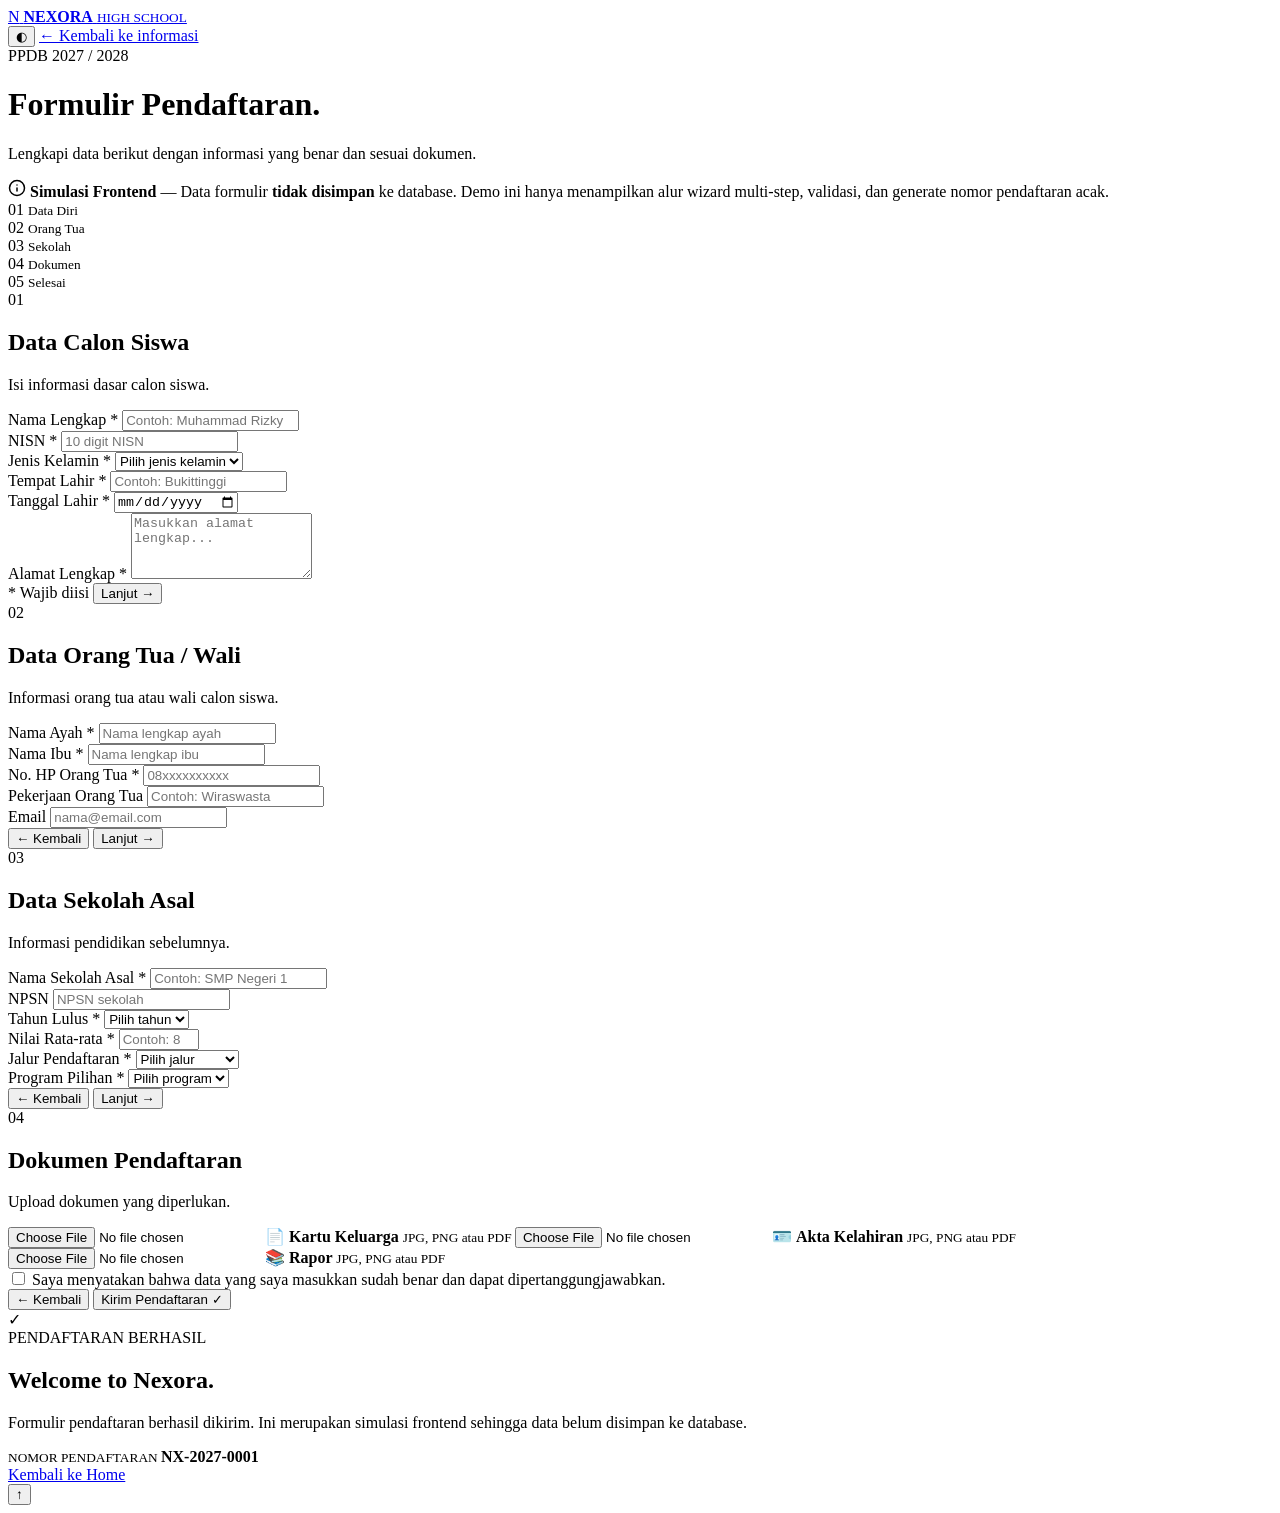
==== form.html @ 9a9354a2 "Add files via upload" ====
<!DOCTYPE html>
<html lang="id">

<head>

    <meta charset="UTF-8">

    <meta name="viewport"
          content="width=device-width, initial-scale=1.0">

    <title>Form Pendaftaran | Nexora High School</title>

    <meta name="theme-color" content="#343A40">

    <script>
    localStorage.getItem("nexora-theme")==="dark"&&document.documentElement.classList.add("dark");
    </script>

    <link rel="preconnect"
          href="https://fonts.googleapis.com">

    <link rel="preconnect"
          href="https://fonts.gstatic.com"
          crossorigin>

    <link href="https://fonts.googleapis.com/css2?family=DM+Sans:wght@400;500;600;700&family=Plus+Jakarta+Sans:wght@500;600;700;800&display=swap"
          rel="stylesheet">

    <link rel="stylesheet"
          href="css/style.css">

</head>


<body class="form-page">

<div class="scroll-progress" aria-hidden="true"><div id="scrollProgress"></div></div>


<header class="navbar">

    <div class="container nav-container">

        <a href="index.html" class="logo">

            <span class="logo-icon">N</span>

            <span>

                <strong>NEXORA</strong>

                <small>HIGH SCHOOL</small>

            </span>

        </a>


        <div class="nav-actions">

            <button class="theme-toggle"
                    id="themeToggle" aria-label="Toggle dark mode">

                ◐

            </button>

            <a href="pendaftaran.html"
               class="back-link">

                ← Kembali ke informasi

            </a>

        </div>

    </div>

</header>


<main class="form-main">


<div class="container">


<div class="form-header reveal">

    <span class="section-label">
        PPDB 2027 / 2028
    </span>

    <h1>
        Formulir
        <span>Pendaftaran.</span>
    </h1>

    <p>
        Lengkapi data berikut dengan informasi
        yang benar dan sesuai dokumen.
    </p>

</div>


<div class="form-notice reveal" role="alert">
    <svg width="18" height="18" viewBox="0 0 24 24" fill="none" stroke="currentColor" stroke-width="2" stroke-linecap="round" stroke-linejoin="round"><circle cx="12" cy="12" r="10"></circle><line x1="12" y1="16" x2="12" y2="12"></line><line x1="12" y1="8" x2="12.01" y2="8"></line></svg>
    <span>
        <strong>Simulasi Frontend</strong> — Data formulir <strong>tidak disimpan</strong> ke database. 
        Demo ini hanya menampilkan alur wizard multi-step, validasi, dan generate nomor pendaftaran acak.
    </span>
</div>


<!-- PROGRESS -->

<div class="form-progress">

    <div class="progress-line">

        <div id="progressBar"></div>

    </div>


    <div class="progress-step active">

        <span>01</span>

        <small>Data Diri</small>

    </div>


    <div class="progress-step">

        <span>02</span>

        <small>Orang Tua</small>

    </div>


    <div class="progress-step">

        <span>03</span>

        <small>Sekolah</small>

    </div>


    <div class="progress-step">

        <span>04</span>

        <small>Dokumen</small>

    </div>


    <div class="progress-step">

        <span>05</span>

        <small>Selesai</small>

    </div>

</div>


<!-- FORM -->

<form id="registrationForm"
      class="registration-form">


<!-- STEP 1 -->

<section class="form-step active">

    <div class="form-card">

        <div class="form-card-heading">

            <span>01</span>

            <div>

                <h2>
                    Data Calon Siswa
                </h2>

                <p>
                    Isi informasi dasar calon siswa.
                </p>

            </div>

        </div>


        <div class="form-grid">


            <div class="input-group full">

                <label>
                    Nama Lengkap
                    <span>*</span>
                </label>

                <input
                    type="text"
                    name="nama"
                    placeholder="Contoh: Muhammad Rizky"
                    required>

            </div>


            <div class="input-group">

                <label>
                    NISN
                    <span>*</span>
                </label>

                <input
                    type="text"
                    name="nisn"
                    placeholder="10 digit NISN"
                    maxlength="10"
                    required>

            </div>


            <div class="input-group">

                <label>
                    Jenis Kelamin
                    <span>*</span>
                </label>

                <select name="gender" required>

                    <option value="">
                        Pilih jenis kelamin
                    </option>

                    <option value="Laki-laki">
                        Laki-laki
                    </option>

                    <option value="Perempuan">
                        Perempuan
                    </option>

                </select>

            </div>


            <div class="input-group">

                <label>
                    Tempat Lahir
                    <span>*</span>
                </label>

                <input
                    type="text"
                    name="tempat_lahir"
                    placeholder="Contoh: Bukittinggi"
                    required>

            </div>


            <div class="input-group">

                <label>
                    Tanggal Lahir
                    <span>*</span>
                </label>

                <input
                    type="date"
                    name="tanggal_lahir"
                    required>

            </div>


            <div class="input-group full">

                <label>
                    Alamat Lengkap
                    <span>*</span>
                </label>

                <textarea
                    name="alamat"
                    rows="4"
                    placeholder="Masukkan alamat lengkap..."
                    required></textarea>

            </div>


        </div>

    </div>


    <div class="form-navigation">

        <span>
            * Wajib diisi
        </span>

        <button type="button"
                class="btn btn-primary next-btn">

            Lanjut →

        </button>

    </div>

</section>


<!-- STEP 2 -->

<section class="form-step">

    <div class="form-card">

        <div class="form-card-heading">

            <span>02</span>

            <div>

                <h2>
                    Data Orang Tua / Wali
                </h2>

                <p>
                    Informasi orang tua atau wali calon siswa.
                </p>

            </div>

        </div>


        <div class="form-grid">


            <div class="input-group">

                <label>
                    Nama Ayah
                    <span>*</span>
                </label>

                <input
                    type="text"
                    name="ayah"
                    placeholder="Nama lengkap ayah"
                    required>

            </div>


            <div class="input-group">

                <label>
                    Nama Ibu
                    <span>*</span>
                </label>

                <input
                    type="text"
                    name="ibu"
                    placeholder="Nama lengkap ibu"
                    required>

            </div>


            <div class="input-group">

                <label>
                    No. HP Orang Tua
                    <span>*</span>
                </label>

                <input
                    type="tel"
                    name="phone"
                    placeholder="08xxxxxxxxxx"
                    required>

            </div>


            <div class="input-group">

                <label>
                    Pekerjaan Orang Tua
                </label>

                <input
                    type="text"
                    name="pekerjaan"
                    placeholder="Contoh: Wiraswasta">

            </div>


            <div class="input-group full">

                <label>
                    Email
                </label>

                <input
                    type="email"
                    name="email"
                    placeholder="nama@email.com">

            </div>


        </div>

    </div>


    <div class="form-navigation">

        <button type="button"
                class="btn btn-secondary prev-btn">

            ← Kembali

        </button>

        <button type="button"
                class="btn btn-primary next-btn">

            Lanjut →

        </button>

    </div>

</section>


<!-- STEP 3 -->

<section class="form-step">

    <div class="form-card">

        <div class="form-card-heading">

            <span>03</span>

            <div>

                <h2>
                    Data Sekolah Asal
                </h2>

                <p>
                    Informasi pendidikan sebelumnya.
                </p>

            </div>

        </div>


        <div class="form-grid">


            <div class="input-group full">

                <label>
                    Nama Sekolah Asal
                    <span>*</span>
                </label>

                <input
                    type="text"
                    name="sekolah"
                    placeholder="Contoh: SMP Negeri 1"
                    required>

            </div>


            <div class="input-group">

                <label>
                    NPSN
                </label>

                <input
                    type="text"
                    name="npsn"
                    placeholder="NPSN sekolah">

            </div>


            <div class="input-group">

                <label>
                    Tahun Lulus
                    <span>*</span>
                </label>

                <select name="tahun" required>

                    <option value="">
                        Pilih tahun
                    </option>

                    <option value="2027">
                        2027
                    </option>

                    <option value="2026">
                        2026
                    </option>

                </select>

            </div>


            <div class="input-group">

                <label>
                    Nilai Rata-rata
                    <span>*</span>
                </label>

                <input
                    type="number"
                    name="nilai"
                    min="0"
                    max="100"
                    step="0.01"
                    placeholder="Contoh: 88.50"
                    required>

            </div>


            <div class="input-group">

                <label>
                    Jalur Pendaftaran
                    <span>*</span>
                </label>

                <select name="jalur" required>

                    <option value="">
                        Pilih jalur
                    </option>

                    <option value="Prestasi">
                        Jalur Prestasi
                    </option>

                    <option value="Reguler">
                        Jalur Reguler
                    </option>

                    <option value="Afirmasi">
                        Jalur Afirmasi
                    </option>

                </select>

            </div>


            <div class="input-group full">

                <label>
                    Program Pilihan
                    <span>*</span>
                </label>

                <select name="program" required>

                    <option value="">
                        Pilih program
                    </option>

                    <option value="Science">
                        Science
                    </option>

                    <option value="Social">
                        Social
                    </option>

                    <option value="Technology">
                        Technology
                    </option>

                    <option value="Global Class">
                        Global Class
                    </option>

                </select>

            </div>


        </div>

    </div>


    <div class="form-navigation">

        <button type="button"
                class="btn btn-secondary prev-btn">

            ← Kembali

        </button>

        <button type="button"
                class="btn btn-primary next-btn">

            Lanjut →

        </button>

    </div>

</section>


<!-- STEP 4 -->

<section class="form-step">

    <div class="form-card">

        <div class="form-card-heading">

            <span>04</span>

            <div>

                <h2>
                    Dokumen Pendaftaran
                </h2>

                <p>
                    Upload dokumen yang diperlukan.
                </p>

            </div>

        </div>


        <div class="upload-grid">


            <label class="upload-box">

                <input
                    type="file"
                    name="kk"
                    accept=".jpg,.jpeg,.png,.pdf"
                    required>

                <span class="upload-icon">
                    📄
                </span>

                <strong>
                    Kartu Keluarga
                </strong>

                <small>
                    JPG, PNG atau PDF
                </small>

            </label>


            <label class="upload-box">

                <input
                    type="file"
                    name="akta"
                    accept=".jpg,.jpeg,.png,.pdf"
                    required>

                <span class="upload-icon">
                    🪪
                </span>

                <strong>
                    Akta Kelahiran
                </strong>

                <small>
                    JPG, PNG atau PDF
                </small>

            </label>


            <label class="upload-box">

                <input
                    type="file"
                    name="rapor"
                    accept=".jpg,.jpeg,.png,.pdf"
                    required>

                <span class="upload-icon">
                    📚
                </span>

                <strong>
                    Rapor
                </strong>

                <small>
                    JPG, PNG atau PDF
                </small>

            </label>


        </div>


        <div class="confirmation">

            <label>

                <input
                    type="checkbox"
                    name="agreement"
                    required>

                <span>
                    Saya menyatakan bahwa data yang saya
                    masukkan sudah benar dan dapat
                    dipertanggungjawabkan.
                </span>

            </label>

        </div>

    </div>


    <div class="form-navigation">

        <button type="button"
                class="btn btn-secondary prev-btn">

            ← Kembali

        </button>

        <button type="submit"
                class="btn btn-primary">

            Kirim Pendaftaran ✓

        </button>

    </div>

</section>


<!-- SUCCESS -->

<section class="form-step success-step">

    <div class="success-card">

        <div class="success-icon">
            ✓
        </div>

        <span class="section-label">
            PENDAFTARAN BERHASIL
        </span>

        <h2>
            Welcome to
            <span>Nexora.</span>
        </h2>

        <p>
            Formulir pendaftaran berhasil dikirim.
            Ini merupakan simulasi frontend sehingga
            data belum disimpan ke database.
        </p>

        <div class="registration-number">

            <small>
                NOMOR PENDAFTARAN
            </small>

            <strong id="registrationNumber">
                NX-2027-0001
            </strong>

        </div>

        <a href="index.html"
           class="btn btn-primary">

            Kembali ke Home

        </a>

    </div>

</section>


</form>

</div>

</main>

<button class="back-to-top" id="backToTop" aria-label="Back to top">↑</button>

<script src="js/script.js"></script>

</body>
</html>
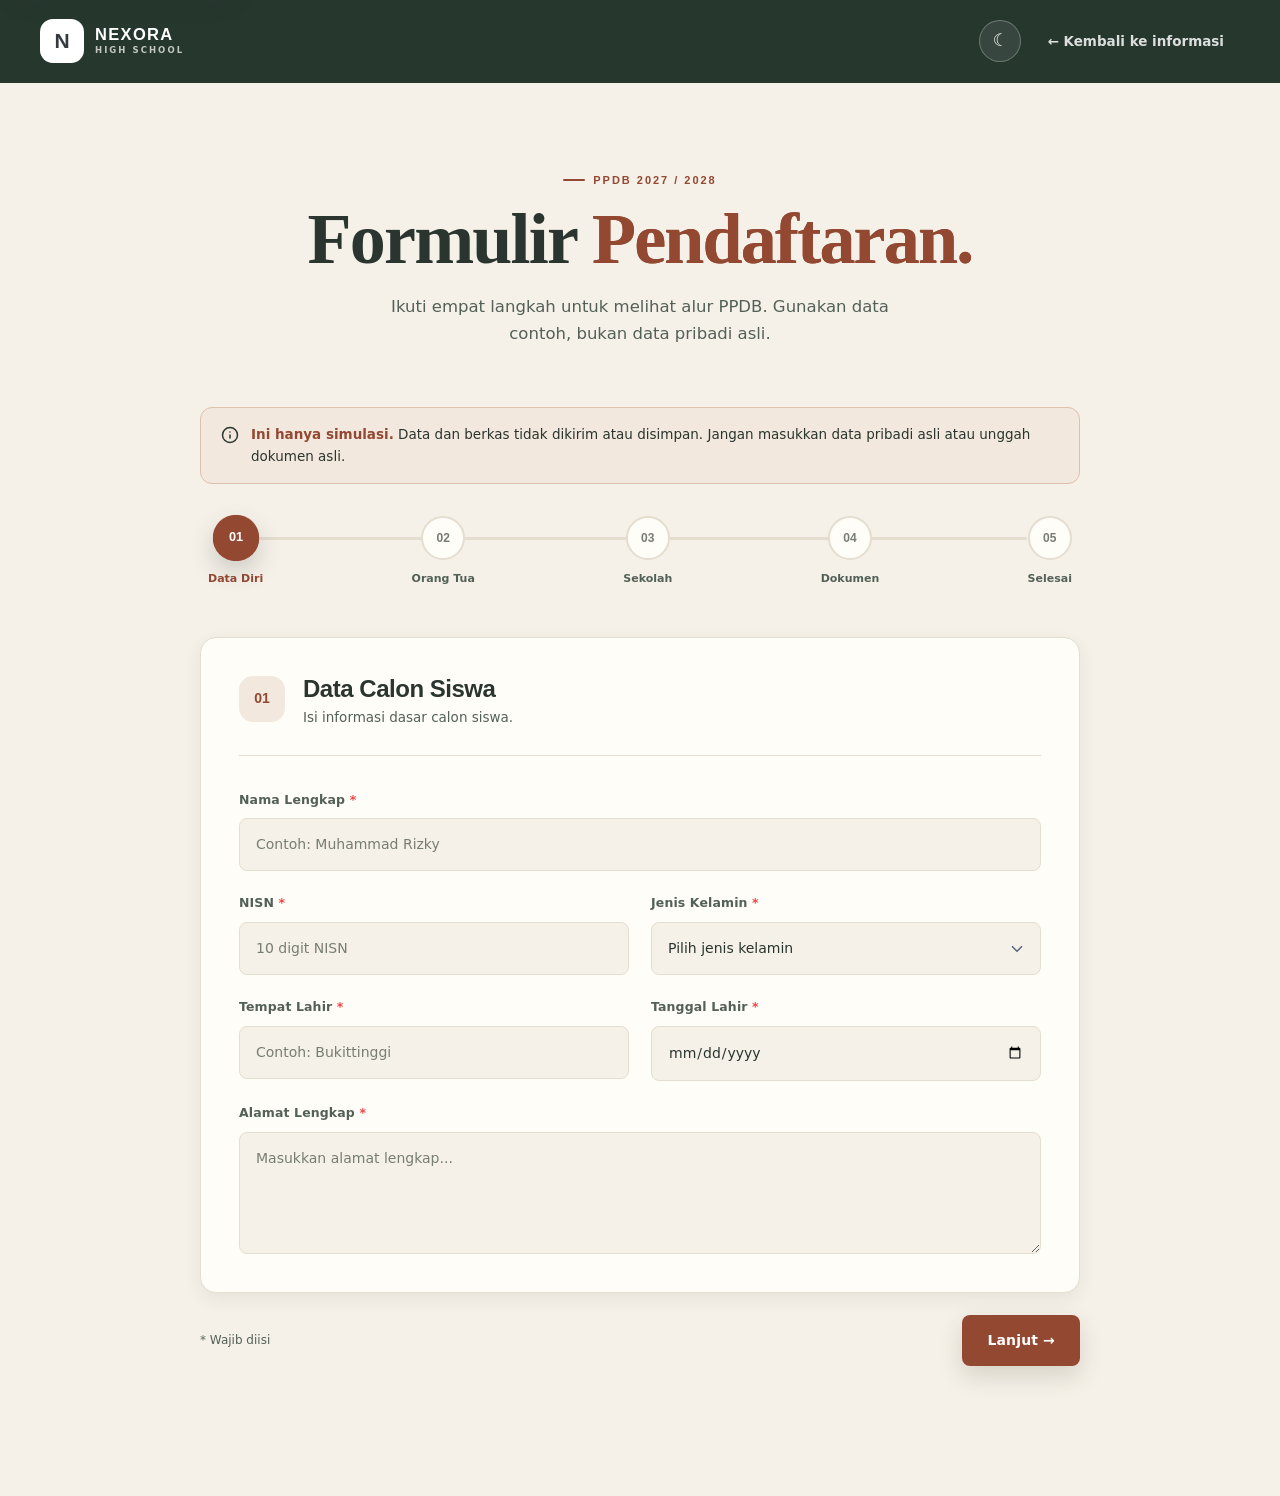
==== commit 514d4dff: "Initial commit" ====
--- a/form.html
+++ b/form.html
@@ -9,13 +9,18 @@
           content="width=device-width, initial-scale=1.0">
 
     <title>Form Pendaftaran | Nexora High School</title>
-
-    <meta name="theme-color" content="#343A40">
+    <meta name="description" content="Formulir pendaftaran siswa baru Nexora High School untuk PPDB 2027/2028.">
+
+    <meta name="theme-color" content="#102A43">
 
     <script>
     localStorage.getItem("nexora-theme")==="dark"&&document.documentElement.classList.add("dark");
     </script>
 
+    <link rel="icon" type="image/svg+xml" href="favicon.svg">
+    <link rel="apple-touch-icon" href="apple-touch-icon.png">
+    <link rel="manifest" href="manifest.json">
+
     <link rel="preconnect"
           href="https://fonts.googleapis.com">
 
@@ -35,9 +40,10 @@
 <body class="form-page">
 
 <div class="scroll-progress" aria-hidden="true"><div id="scrollProgress"></div></div>
-
-
-<header class="navbar">
+<a class="skip-link" href="#main-content">Lewati ke konten utama</a>
+
+
+<header class="navbar" id="navbar">
 
     <div class="container nav-container">
 
@@ -58,8 +64,8 @@
 
         <div class="nav-actions">
 
-            <button class="theme-toggle"
-                    id="themeToggle" aria-label="Toggle dark mode">
+            <button type="button" class="theme-toggle"
+                    id="themeToggle" aria-label="Aktifkan tema gelap" title="Ganti tema">
 
                 ◐
 
@@ -79,7 +85,7 @@
 </header>
 
 
-<main class="form-main">
+<main class="form-main" id="main-content">
 
 
 <div class="container">
@@ -97,25 +103,25 @@
     </h1>
 
     <p>
-        Lengkapi data berikut dengan informasi
-        yang benar dan sesuai dokumen.
+        Ikuti empat langkah untuk melihat alur PPDB.
+        Gunakan data contoh, bukan data pribadi asli.
     </p>
 
 </div>
 
 
-<div class="form-notice reveal" role="alert">
+<div class="form-notice reveal" role="note">
     <svg width="18" height="18" viewBox="0 0 24 24" fill="none" stroke="currentColor" stroke-width="2" stroke-linecap="round" stroke-linejoin="round"><circle cx="12" cy="12" r="10"></circle><line x1="12" y1="16" x2="12" y2="12"></line><line x1="12" y1="8" x2="12.01" y2="8"></line></svg>
     <span>
-        <strong>Simulasi Frontend</strong> — Data formulir <strong>tidak disimpan</strong> ke database. 
-        Demo ini hanya menampilkan alur wizard multi-step, validasi, dan generate nomor pendaftaran acak.
+        <strong>Ini hanya simulasi.</strong> Data dan berkas tidak dikirim atau disimpan.
+        Jangan masukkan data pribadi asli atau unggah dokumen asli.
     </span>
 </div>
 
 
 <!-- PROGRESS -->
 
-<div class="form-progress">
+<div class="form-progress" role="group" aria-label="Tahapan simulasi pendaftaran">
 
     <div class="progress-line">
 
@@ -124,7 +130,7 @@
     </div>
 
 
-    <div class="progress-step active">
+    <div class="progress-step active" aria-current="step">
 
         <span>01</span>
 
@@ -174,12 +180,14 @@
 <!-- FORM -->
 
 <form id="registrationForm"
-      class="registration-form">
+      class="registration-form"
+      autocomplete="off"
+      novalidate>
 
 
 <!-- STEP 1 -->
 
-<section class="form-step active">
+<section class="form-step active" aria-hidden="false">
 
     <div class="form-card">
 
@@ -189,7 +197,7 @@
 
             <div>
 
-                <h2>
+                <h2 tabindex="-1">
                     Data Calon Siswa
                 </h2>
 
@@ -207,13 +215,14 @@
 
             <div class="input-group full">
 
-                <label>
+                <label for="nama">
                     Nama Lengkap
                     <span>*</span>
                 </label>
 
                 <input
                     type="text"
+                    id="nama"
                     name="nama"
                     placeholder="Contoh: Muhammad Rizky"
                     required>
@@ -223,16 +232,19 @@
 
             <div class="input-group">
 
-                <label>
+                <label for="nisn">
                     NISN
                     <span>*</span>
                 </label>
 
                 <input
                     type="text"
+                    id="nisn"
                     name="nisn"
+                    inputmode="numeric"
                     placeholder="10 digit NISN"
                     maxlength="10"
+                    pattern="[0-9]{10}"
                     required>
 
             </div>
@@ -240,12 +252,12 @@
 
             <div class="input-group">
 
-                <label>
+                <label for="gender">
                     Jenis Kelamin
                     <span>*</span>
                 </label>
 
-                <select name="gender" required>
+                <select id="gender" name="gender" required>
 
                     <option value="">
                         Pilih jenis kelamin
@@ -266,13 +278,14 @@
 
             <div class="input-group">
 
-                <label>
+                <label for="tempat-lahir">
                     Tempat Lahir
                     <span>*</span>
                 </label>
 
                 <input
                     type="text"
+                    id="tempat-lahir"
                     name="tempat_lahir"
                     placeholder="Contoh: Bukittinggi"
                     required>
@@ -282,13 +295,14 @@
 
             <div class="input-group">
 
-                <label>
+                <label for="tanggal-lahir">
                     Tanggal Lahir
                     <span>*</span>
                 </label>
 
                 <input
                     type="date"
+                    id="tanggal-lahir"
                     name="tanggal_lahir"
                     required>
 
@@ -297,13 +311,14 @@
 
             <div class="input-group full">
 
-                <label>
+                <label for="alamat">
                     Alamat Lengkap
                     <span>*</span>
                 </label>
 
                 <textarea
                     name="alamat"
+                    id="alamat"
                     rows="4"
                     placeholder="Masukkan alamat lengkap..."
                     required></textarea>
@@ -336,7 +351,7 @@
 
 <!-- STEP 2 -->
 
-<section class="form-step">
+<section class="form-step" aria-hidden="true">
 
     <div class="form-card">
 
@@ -346,7 +361,7 @@
 
             <div>
 
-                <h2>
+                <h2 tabindex="-1">
                     Data Orang Tua / Wali
                 </h2>
 
@@ -364,13 +379,14 @@
 
             <div class="input-group">
 
-                <label>
+                <label for="ayah">
                     Nama Ayah
                     <span>*</span>
                 </label>
 
                 <input
                     type="text"
+                    id="ayah"
                     name="ayah"
                     placeholder="Nama lengkap ayah"
                     required>
@@ -380,13 +396,14 @@
 
             <div class="input-group">
 
-                <label>
+                <label for="ibu">
                     Nama Ibu
                     <span>*</span>
                 </label>
 
                 <input
                     type="text"
+                    id="ibu"
                     name="ibu"
                     placeholder="Nama lengkap ibu"
                     required>
@@ -396,14 +413,16 @@
 
             <div class="input-group">
 
-                <label>
+                <label for="phone">
                     No. HP Orang Tua
                     <span>*</span>
                 </label>
 
                 <input
                     type="tel"
+                    id="phone"
                     name="phone"
+                    inputmode="tel"
                     placeholder="08xxxxxxxxxx"
                     required>
 
@@ -412,12 +431,13 @@
 
             <div class="input-group">
 
-                <label>
+                <label for="pekerjaan">
                     Pekerjaan Orang Tua
                 </label>
 
                 <input
                     type="text"
+                    id="pekerjaan"
                     name="pekerjaan"
                     placeholder="Contoh: Wiraswasta">
 
@@ -426,12 +446,13 @@
 
             <div class="input-group full">
 
-                <label>
+                <label for="email">
                     Email
                 </label>
 
                 <input
                     type="email"
+                    id="email"
                     name="email"
                     placeholder="nama@email.com">
 
@@ -466,7 +487,7 @@
 
 <!-- STEP 3 -->
 
-<section class="form-step">
+<section class="form-step" aria-hidden="true">
 
     <div class="form-card">
 
@@ -476,7 +497,7 @@
 
             <div>
 
-                <h2>
+                <h2 tabindex="-1">
                     Data Sekolah Asal
                 </h2>
 
@@ -494,13 +515,14 @@
 
             <div class="input-group full">
 
-                <label>
+                <label for="sekolah">
                     Nama Sekolah Asal
                     <span>*</span>
                 </label>
 
                 <input
                     type="text"
+                    id="sekolah"
                     name="sekolah"
                     placeholder="Contoh: SMP Negeri 1"
                     required>
@@ -510,12 +532,13 @@
 
             <div class="input-group">
 
-                <label>
+                <label for="npsn">
                     NPSN
                 </label>
 
                 <input
                     type="text"
+                    id="npsn"
                     name="npsn"
                     placeholder="NPSN sekolah">
 
@@ -524,12 +547,12 @@
 
             <div class="input-group">
 
-                <label>
+                <label for="tahun">
                     Tahun Lulus
                     <span>*</span>
                 </label>
 
-                <select name="tahun" required>
+                <select id="tahun" name="tahun" required>
 
                     <option value="">
                         Pilih tahun
@@ -550,13 +573,14 @@
 
             <div class="input-group">
 
-                <label>
+                <label for="nilai">
                     Nilai Rata-rata
                     <span>*</span>
                 </label>
 
                 <input
                     type="number"
+                    id="nilai"
                     name="nilai"
                     min="0"
                     max="100"
@@ -569,12 +593,12 @@
 
             <div class="input-group">
 
-                <label>
+                <label for="jalur">
                     Jalur Pendaftaran
                     <span>*</span>
                 </label>
 
-                <select name="jalur" required>
+                <select id="jalur" name="jalur" required>
 
                     <option value="">
                         Pilih jalur
@@ -599,31 +623,31 @@
 
             <div class="input-group full">
 
-                <label>
+                <label for="program">
                     Program Pilihan
                     <span>*</span>
                 </label>
 
-                <select name="program" required>
+                <select id="program" name="program" required>
 
                     <option value="">
                         Pilih program
                     </option>
 
                     <option value="Science">
-                        Science
+                        Sains
                     </option>
 
                     <option value="Social">
-                        Social
+                        Sosial
                     </option>
 
                     <option value="Technology">
-                        Technology
+                        Teknologi
                     </option>
 
                     <option value="Global Class">
-                        Global Class
+                        Kelas Global
                     </option>
 
                 </select>
@@ -659,7 +683,7 @@
 
 <!-- STEP 4 -->
 
-<section class="form-step">
+<section class="form-step" aria-hidden="true">
 
     <div class="form-card">
 
@@ -669,12 +693,12 @@
 
             <div>
 
-                <h2>
+                <h2 tabindex="-1">
                     Dokumen Pendaftaran
                 </h2>
 
                 <p>
-                    Upload dokumen yang diperlukan.
+                    Unggah berkas contoh jika ingin; langkah ini opsional.
                 </p>
 
             </div>
@@ -690,8 +714,7 @@
                 <input
                     type="file"
                     name="kk"
-                    accept=".jpg,.jpeg,.png,.pdf"
-                    required>
+                    accept=".jpg,.jpeg,.png,.pdf">
 
                 <span class="upload-icon">
                     📄
@@ -713,8 +736,7 @@
                 <input
                     type="file"
                     name="akta"
-                    accept=".jpg,.jpeg,.png,.pdf"
-                    required>
+                    accept=".jpg,.jpeg,.png,.pdf">
 
                 <span class="upload-icon">
                     🪪
@@ -736,8 +758,7 @@
                 <input
                     type="file"
                     name="rapor"
-                    accept=".jpg,.jpeg,.png,.pdf"
-                    required>
+                    accept=".jpg,.jpeg,.png,.pdf">
 
                 <span class="upload-icon">
                     📚
@@ -757,25 +778,6 @@
         </div>
 
 
-        <div class="confirmation">
-
-            <label>
-
-                <input
-                    type="checkbox"
-                    name="agreement"
-                    required>
-
-                <span>
-                    Saya menyatakan bahwa data yang saya
-                    masukkan sudah benar dan dapat
-                    dipertanggungjawabkan.
-                </span>
-
-            </label>
-
-        </div>
-
     </div>
 
 
@@ -791,7 +793,7 @@
         <button type="submit"
                 class="btn btn-primary">
 
-            Kirim Pendaftaran ✓
+            Selesaikan Simulasi ✓
 
         </button>
 
@@ -802,7 +804,7 @@
 
 <!-- SUCCESS -->
 
-<section class="form-step success-step">
+<section class="form-step success-step" aria-hidden="true">
 
     <div class="success-card">
 
@@ -811,36 +813,23 @@
         </div>
 
         <span class="section-label">
-            PENDAFTARAN BERHASIL
+            SIMULASI SELESAI
         </span>
 
-        <h2>
-            Welcome to
-            <span>Nexora.</span>
+        <h2 tabindex="-1">
+            Alur pendaftaran
+            <span>sudah dicoba.</span>
         </h2>
 
         <p>
-            Formulir pendaftaran berhasil dikirim.
-            Ini merupakan simulasi frontend sehingga
-            data belum disimpan ke database.
+            Tidak ada pendaftaran yang dikirim atau disimpan.
+            Untuk informasi PPDB, silakan kembali ke halaman informasi.
         </p>
 
-        <div class="registration-number">
-
-            <small>
-                NOMOR PENDAFTARAN
-            </small>
-
-            <strong id="registrationNumber">
-                NX-2027-0001
-            </strong>
-
-        </div>
-
-        <a href="index.html"
+        <a href="pendaftaran.html"
            class="btn btn-primary">
 
-            Kembali ke Home
+            Kembali ke Info Pendaftaran
 
         </a>
 
@@ -855,7 +844,7 @@
 
 </main>
 
-<button class="back-to-top" id="backToTop" aria-label="Back to top">↑</button>
+<button type="button" class="back-to-top" id="backToTop" aria-label="Kembali ke atas">↑</button>
 
 <script src="js/script.js"></script>
 
--- a/css/style.css
+++ b/css/style.css
@@ -0,0 +1,4363 @@
+/* =========================================================
+   NEXORA HIGH SCHOOL
+   MAIN STYLESHEET
+   ========================================================= */
+
+
+/* ================= TOKENS ================= */
+
+:root {
+    --brand-50: #eefbf8;
+    --brand-100: #d9f7ef;
+    --brand-200: #b7f0de;
+    --brand-400: #2ec4b6;
+    --brand-500: #0f172a;
+    --brand-600: #0b1220;
+    --brand-700: #08101a;
+
+    --cyan-400: #1abfb8;
+    --violet-500: #5b4ef5;
+    --green-500: #22c55e;
+    --green-100: #ebfff3;
+    --red-500: #ef4444;
+
+    --primary: #0f172a;
+    --primary-dark: #0b1220;
+
+    --navy: #0f172a;
+    --navy-light: #111827;
+
+    --text: #0f172a;
+    --text-light: #475569;
+    --text-muted: #64748b;
+
+    --white: #ffffff;
+    --background: #f4fbff;
+    --surface: #ffffff;
+    --card: #ffffff;
+    --border: #dfeaf2;
+    --border-strong: #c7d9eb;
+    --blue-light: #dffaf6;
+
+    --grad-brand: linear-gradient(135deg, #0f172a 0%, #1abfb8 100%);
+    --grad-brand-soft: linear-gradient(135deg, #dffaf6 0%, #f4fbff 100%);
+    --grad-text: linear-gradient(100deg, #0f172a 0%, #1abfb8 100%);
+
+    --r-sm: 12px;
+    --r-md: 16px;
+    --r-lg: 22px;
+    --r-xl: 28px;
+    --r-pill: 999px;
+
+    --shadow-xs: 0 1px 2px rgba(37, 42, 46, 0.06);
+    --shadow-sm: 0 6px 18px rgba(37, 42, 46, 0.07);
+    --shadow-md: 0 14px 34px rgba(37, 42, 46, 0.09);
+    --shadow-lg: 0 26px 60px rgba(37, 42, 46, 0.13);
+    --shadow-brand: 0 14px 30px rgba(52, 58, 64, 0.2);
+
+    --ring: 0 0 0 4px rgba(120, 138, 112, 0.2);
+
+    --ease: cubic-bezier(0.22, 0.61, 0.36, 1);
+    --t-fast: 0.2s var(--ease);
+    --t: 0.32s var(--ease);
+    --t-slow: 0.6s var(--ease);
+
+    --nav-h: 82px;
+}
+
+
+/* ================= DARK MODE ================= */
+
+.dark {
+    --brand-50: #09131d;
+    --brand-100: #102535;
+    --brand-200: #183b4d;
+    --brand-400: #64dacf;
+    --brand-500: #14b8a6;
+    --brand-600: #0ea5a2;
+    --brand-700: #d7fdf3;
+
+    --text: #ecfeff;
+    --text-light: #c9d7da;
+    --text-muted: #9db0b7;
+
+    --background: #07151d;
+    --surface: #0f1f2b;
+    --card: #122535;
+    --border: #1d3550;
+    --border-strong: #2a4f67;
+    --blue-light: #0f2731;
+
+    --grad-brand-soft: linear-gradient(135deg, #102535 0%, #07151d 100%);
+    --grad-text: linear-gradient(100deg, #d7fdf3 0%, #64dacf 100%);
+
+    --shadow-xs: 0 1px 2px rgba(0, 0, 0, 0.4);
+    --shadow-sm: 0 8px 20px rgba(0, 0, 0, 0.35);
+    --shadow-md: 0 16px 38px rgba(0, 0, 0, 0.45);
+    --shadow-lg: 0 28px 64px rgba(0, 0, 0, 0.55);
+    --shadow-brand: 0 14px 32px rgba(0, 0, 0, 0.32);
+
+    color-scheme: dark;
+}
+
+.dark img {
+    filter: brightness(0.92) saturate(1.02);
+}
+
+
+/* ================= RESET & BASE ================= */
+
+*,
+*::before,
+*::after {
+    margin: 0;
+    padding: 0;
+    box-sizing: border-box;
+}
+
+html {
+    scroll-behavior: smooth;
+    -webkit-text-size-adjust: 100%;
+}
+
+body {
+    font-family: "DM Sans", system-ui, -apple-system, "Segoe UI", sans-serif;
+    font-size: 16px;
+    color: var(--text-light);
+    background: var(--background);
+    line-height: 1.65;
+    overflow-x: hidden;
+    transition: background var(--t), color var(--t);
+    -webkit-font-smoothing: antialiased;
+}
+
+img {
+    width: 100%;
+    display: block;
+    max-width: 100%;
+}
+
+a {
+    color: inherit;
+    text-decoration: none;
+}
+
+ul {
+    list-style: none;
+}
+
+button,
+input,
+textarea,
+select {
+    font: inherit;
+    color: inherit;
+}
+
+h1, h2, h3, h4 {
+    font-family: "Plus Jakarta Sans", "DM Sans", sans-serif;
+    line-height: 1.12;
+    letter-spacing: -0.02em;
+    font-weight: 800;
+    color: var(--text);
+}
+
+::selection {
+    background: var(--brand-600);
+    color: #fff;
+}
+
+:focus-visible {
+    outline: 2px solid var(--brand-500);
+    outline-offset: 3px;
+    border-radius: 6px;
+}
+
+::-webkit-scrollbar {
+    width: 11px;
+    height: 11px;
+}
+
+::-webkit-scrollbar-track {
+    background: var(--background);
+}
+
+::-webkit-scrollbar-thumb {
+    background: var(--border-strong);
+    border-radius: var(--r-pill);
+    border: 3px solid var(--background);
+}
+
+::-webkit-scrollbar-thumb:hover {
+    background: var(--brand-400);
+}
+
+section[id],
+footer[id] {
+    scroll-margin-top: calc(var(--nav-h) + 12px);
+}
+
+
+/* ================= LAYOUT ================= */
+
+.container {
+    width: min(1200px, calc(100% - 48px));
+    margin-inline: auto;
+}
+
+.section {
+    position: relative;
+    padding: 120px 0;
+}
+
+.section-label {
+    display: inline-flex;
+    align-items: center;
+    gap: 8px;
+    color: var(--primary);
+    font-family: "Plus Jakarta Sans", sans-serif;
+    font-size: 11px;
+    font-weight: 800;
+    letter-spacing: 0.18em;
+    text-transform: uppercase;
+}
+
+.section-label::before {
+    content: "";
+    width: 22px;
+    height: 2px;
+    border-radius: 2px;
+    background: var(--grad-brand);
+}
+
+.section-heading {
+    max-width: 680px;
+    margin-bottom: 60px;
+}
+
+.section-heading.center {
+    text-align: center;
+    margin-inline: auto;
+}
+
+.section-heading.center .section-label::before {
+    display: none;
+}
+
+.section-heading h2,
+.about-content h2 {
+    font-size: clamp(34px, 4.6vw, 56px);
+    margin: 14px 0 16px;
+}
+
+.section-heading p,
+.about-content p {
+    color: var(--text-light);
+    font-size: 16.5px;
+    max-width: 60ch;
+}
+
+.section-heading.center p {
+    margin-inline: auto;
+}
+
+.gradient-text {
+    background: var(--grad-text);
+    -webkit-background-clip: text;
+    background-clip: text;
+    color: transparent;
+}
+
+
+/* ================= BUTTONS ================= */
+
+.btn {
+    position: relative;
+    display: inline-flex;
+    align-items: center;
+    justify-content: center;
+    gap: 10px;
+    padding: 13px 24px;
+    border: 1px solid transparent;
+    border-radius: var(--r-sm);
+    font-size: 14px;
+    font-weight: 700;
+    letter-spacing: 0.01em;
+    cursor: pointer;
+    white-space: nowrap;
+    overflow: hidden;
+    transition: transform var(--t-fast), box-shadow var(--t), background var(--t), color var(--t), border-color var(--t);
+}
+
+.btn span {
+    transition: transform var(--t);
+}
+
+.btn:hover {
+    transform: translateY(-3px);
+}
+
+.btn:active {
+    transform: translateY(-1px);
+}
+
+.btn-primary {
+    background: var(--grad-brand);
+    background-size: 160% 160%;
+    color: #fff;
+    box-shadow: var(--shadow-brand);
+}
+
+.btn-primary:hover {
+    background-position: 100% 50%;
+    background-color: #252a2e;
+    box-shadow: 0 18px 38px rgba(37, 42, 46, 0.26);
+}
+
+.btn-primary:hover span {
+    transform: translateX(4px);
+}
+
+.btn-primary::after {
+    content: "";
+    position: absolute;
+    inset: 0;
+    background: linear-gradient(115deg, transparent 30%, rgba(255, 255, 255, 0.35) 50%, transparent 70%);
+    transform: translateX(-120%);
+    transition: transform 0.7s var(--ease);
+}
+
+.btn-primary:hover::after {
+    transform: translateX(120%);
+}
+
+.btn-outline {
+    border-color: rgba(255, 255, 255, 0.35);
+    color: #fff;
+    background: rgba(255, 255, 255, 0.08);
+    backdrop-filter: blur(10px);
+}
+
+.btn-outline:hover {
+    background: rgba(255, 255, 255, 0.18);
+    border-color: rgba(255, 255, 255, 0.6);
+}
+
+.hero .btn-outline {
+    border-color: rgba(52, 58, 64, 0.3);
+    color: #343a40;
+    background: rgba(255, 255, 255, 0.46);
+}
+
+.hero .btn-outline:hover {
+    border-color: #788a70;
+    background: #ffffff;
+}
+
+.btn-white {
+    background: #fff;
+    color: #102a43;
+    box-shadow: 0 14px 30px rgba(3, 12, 30, 0.25);
+}
+
+.btn-white:hover {
+    box-shadow: 0 20px 40px rgba(3, 12, 30, 0.32);
+}
+
+.btn-secondary {
+    background: var(--card);
+    color: var(--text);
+    border-color: var(--border);
+    box-shadow: var(--shadow-xs);
+}
+
+.btn-secondary:hover {
+    border-color: var(--brand-400);
+    color: var(--primary);
+    box-shadow: var(--shadow-sm);
+}
+
+.btn-large {
+    padding: 16px 30px;
+    font-size: 15px;
+    border-radius: 14px;
+}
+
+.btn-block {
+    width: 100%;
+}
+
+
+/* ================= SCROLL PROGRESS ================= */
+
+.scroll-progress {
+    position: fixed;
+    inset: 0 0 auto 0;
+    height: 3px;
+    z-index: 1200;
+    background: transparent;
+    pointer-events: none;
+}
+
+.scroll-progress > div {
+    height: 100%;
+    width: 0;
+    background: var(--grad-brand);
+    box-shadow: 0 0 12px rgba(120, 138, 112, 0.45);
+    transition: width 0.1s linear;
+}
+
+
+/* ================= BACK TO TOP ================= */
+
+.back-to-top {
+    position: fixed;
+    right: 26px;
+    bottom: 26px;
+    z-index: 1100;
+    width: 48px;
+    height: 48px;
+    display: grid;
+    place-items: center;
+    border: 1px solid var(--border);
+    border-radius: 50%;
+    background: var(--card);
+    color: var(--text);
+    font-size: 18px;
+    cursor: pointer;
+    box-shadow: var(--shadow-md);
+    opacity: 0;
+    visibility: hidden;
+    transform: translateY(14px) scale(0.9);
+    transition: opacity var(--t), transform var(--t), visibility var(--t), background var(--t), color var(--t);
+}
+
+.back-to-top.show {
+    opacity: 1;
+    visibility: visible;
+    transform: translateY(0) scale(1);
+}
+
+.back-to-top:hover {
+    background: var(--grad-brand);
+    border-color: transparent;
+    color: #fff;
+    transform: translateY(-4px);
+}
+
+
+/* ================= NAVBAR ================= */
+
+.navbar {
+    position: sticky;
+    top: 0;
+    z-index: 1000;
+    background: #343a40;
+    backdrop-filter: blur(18px) saturate(160%);
+    -webkit-backdrop-filter: blur(18px) saturate(160%);
+    border-bottom: 1px solid transparent;
+    transition: box-shadow var(--t), background var(--t), border-color var(--t), height var(--t);
+}
+
+.navbar.scrolled {
+    border-bottom-color: rgba(255, 255, 255, 0.12);
+    box-shadow: var(--shadow-sm);
+    background: #343a40;
+}
+
+.navbar .logo small {
+    color: rgba(255, 255, 255, 0.72);
+}
+
+.navbar .logo strong {
+    color: #fff;
+}
+
+.nav-container {
+    min-height: var(--nav-h);
+    display: flex;
+    align-items: center;
+    justify-content: space-between;
+    gap: 28px;
+    transition: min-height var(--t);
+}
+
+.navbar.scrolled .nav-container {
+    min-height: 68px;
+}
+
+.logo {
+    display: flex;
+    align-items: center;
+    gap: 11px;
+    flex-shrink: 0;
+}
+
+.logo-icon {
+    width: 44px;
+    height: 44px;
+    border-radius: 13px;
+    background: var(--grad-brand);
+    color: #fff;
+    display: grid;
+    place-items: center;
+    font-family: "Plus Jakarta Sans", sans-serif;
+    font-weight: 800;
+    font-size: 21px;
+    box-shadow: var(--shadow-brand);
+    transition: transform var(--t);
+}
+
+.navbar .logo-icon {
+    background: #ffffff;
+    color: #343a40;
+    box-shadow: none;
+}
+
+.logo:hover .logo-icon {
+    transform: rotate(-8deg) scale(1.05);
+}
+
+.logo strong {
+    display: block;
+    font-family: "Plus Jakarta Sans", sans-serif;
+    font-size: 16.5px;
+    font-weight: 800;
+    letter-spacing: 0.08em;
+    line-height: 1.1;
+}
+
+.logo small {
+    display: block;
+    font-size: 8.5px;
+    font-weight: 600;
+    letter-spacing: 0.24em;
+    color: var(--text-light);
+}
+
+.nav-menu {
+    display: flex;
+    align-items: center;
+    gap: 6px;
+}
+
+.nav-menu a {
+    position: relative;
+    padding: 9px 14px;
+    border-radius: var(--r-pill);
+    font-size: 14.5px;
+    font-weight: 600;
+    color: rgba(255, 255, 255, 0.78);
+    transition: color var(--t-fast), background var(--t-fast);
+}
+
+.nav-menu a::after {
+    content: "";
+    position: absolute;
+    left: 50%;
+    bottom: 2px;
+    width: 0;
+    height: 2px;
+    border-radius: 2px;
+    background: #dde5d5;
+    transform: translateX(-50%);
+    transition: width var(--t);
+}
+
+.nav-menu a:hover {
+    color: #fff;
+    background: rgba(255, 255, 255, 0.1);
+}
+
+.nav-menu a.active {
+    color: #fff;
+}
+
+.nav-menu a.active::after {
+    width: 22px;
+}
+
+.nav-menu.open {
+    background: #343a40;
+}
+
+.nav-menu.open a {
+    color: rgba(255, 255, 255, 0.82);
+}
+
+.nav-menu.open a:hover,
+.nav-menu.open a.active {
+    color: #fff;
+}
+
+.nav-menu.open a:hover {
+    background: rgba(255, 255, 255, 0.12);
+}
+
+.nav-actions {
+    display: flex;
+    align-items: center;
+    gap: 10px;
+}
+
+.theme-toggle,
+.menu-toggle {
+    width: 42px;
+    height: 42px;
+    display: grid;
+    place-items: center;
+    border: 1px solid rgba(255, 255, 255, 0.28);
+    border-radius: 50%;
+    background: rgba(255, 255, 255, 0.08);
+    color: #fff;
+    font-size: 17px;
+    line-height: 1;
+    cursor: pointer;
+    transition: background var(--t), color var(--t), border-color var(--t), transform var(--t);
+}
+
+.theme-toggle:hover,
+.menu-toggle:hover {
+    border-color: rgba(255, 255, 255, 0.65);
+    color: #fff;
+    transform: translateY(-2px);
+}
+
+.dark .theme-toggle {
+    background: rgba(255, 255, 255, 0.12);
+    border-color: rgba(255, 255, 255, 0.28);
+    color: #fff;
+}
+
+.navbar .nav-button {
+    background: #ffffff;
+    color: #343a40;
+    box-shadow: 0 8px 20px rgba(0, 0, 0, 0.16);
+}
+
+.navbar .nav-button:hover {
+    background: #dde5d5;
+    color: #252a2e;
+}
+
+.menu-toggle {
+    display: none;
+    font-size: 20px;
+}
+
+
+/* ================= HERO ================= */
+
+.hero {
+    position: relative;
+    isolation: isolate;
+    min-height: calc(100vh - var(--nav-h));
+    max-height: 940px;
+    display: flex;
+    align-items: center;
+    padding: 90px 0 110px;
+    overflow: hidden;
+    color: #343a40;
+    background:
+        linear-gradient(100deg, rgba(221, 229, 213, 0.97) 0%, rgba(221, 229, 213, 0.93) 48%, rgba(246, 247, 244, 0.62) 100%),
+        url("https://images.unsplash.com/photo-1523050854058-8df90110c9f1?auto=format&fit=crop&w=2000&q=85")
+        center / cover no-repeat;
+}
+
+.hero-overlay {
+    position: absolute;
+    inset: 0;
+    z-index: -1;
+    background:
+        linear-gradient(100deg, rgba(221, 229, 213, 0.2) 0%, rgba(246, 247, 244, 0.12) 100%),
+        radial-gradient(90% 70% at 82% 12%, rgba(120, 138, 112, 0.2) 0%, transparent 60%),
+        radial-gradient(70% 60% at 8% 92%, rgba(255, 255, 255, 0.55) 0%, transparent 62%);
+}
+
+.hero-grid-lines {
+    position: absolute;
+    inset: 0;
+    z-index: -1;
+    background-image:
+        linear-gradient(rgba(52, 58, 64, 0.045) 1px, transparent 1px),
+        linear-gradient(90deg, rgba(52, 58, 64, 0.045) 1px, transparent 1px);
+    background-size: 68px 68px;
+    mask-image: radial-gradient(70% 60% at 30% 40%, #000 0%, transparent 78%);
+    -webkit-mask-image: radial-gradient(70% 60% at 30% 40%, #000 0%, transparent 78%);
+}
+
+.hero-blob {
+    position: absolute;
+    z-index: -1;
+    border-radius: 50%;
+    filter: blur(70px);
+    opacity: 0.5;
+    animation: float 14s ease-in-out infinite;
+}
+
+.hero-blob.one {
+    width: 380px;
+    height: 380px;
+    top: -110px;
+    right: 4%;
+    background: radial-gradient(circle, #788a70 0%, transparent 68%);
+}
+
+.hero-blob.two {
+    width: 320px;
+    height: 320px;
+    bottom: -90px;
+    left: -60px;
+    background: radial-gradient(circle, #ffffff 0%, transparent 68%);
+    animation-delay: -5s;
+}
+
+.hero-content {
+    position: relative;
+    z-index: 2;
+}
+
+.hero-text {
+    max-width: 760px;
+}
+
+.hero-badge {
+    display: inline-flex;
+    align-items: center;
+    gap: 10px;
+    padding: 8px 16px 8px 12px;
+    border: 1px solid rgba(52, 58, 64, 0.12);
+    background: rgba(255, 255, 255, 0.68);
+    backdrop-filter: blur(12px);
+    -webkit-backdrop-filter: blur(12px);
+    border-radius: var(--r-pill);
+    font-size: 12.5px;
+    font-weight: 600;
+    letter-spacing: 0.02em;
+    margin-bottom: 26px;
+    box-shadow: 0 10px 30px rgba(37, 42, 46, 0.08);
+}
+
+.hero-badge span {
+    position: relative;
+    width: 8px;
+    height: 8px;
+    border-radius: 50%;
+    background: #788a70;
+    box-shadow: 0 0 0 0 rgba(120, 138, 112, 0.5);
+    animation: pulse 2.4s infinite;
+}
+
+.hero h1 {
+    font-size: clamp(48px, 7.6vw, 96px);
+    line-height: 0.98;
+    letter-spacing: -0.04em;
+    margin-bottom: 26px;
+    text-shadow: 0 12px 32px rgba(37, 42, 46, 0.08);
+    color: #252a2e;
+}
+
+.hero h1 span,
+.page-hero h1 span,
+.form-header h1 span,
+.cta-box h2 span,
+.section-heading h2 span,
+.about-content h2 span {
+    background: var(--grad-text);
+    -webkit-background-clip: text;
+    background-clip: text;
+    color: transparent;
+}
+
+.hero h1 span,
+.page-hero h1 span,
+.cta-box h2 span {
+    background-image: linear-gradient(100deg, #788a70 0%, #596168 100%);
+}
+
+.hero p {
+    max-width: 580px;
+    color: #596168;
+    font-size: 17.5px;
+    line-height: 1.75;
+    margin-bottom: 34px;
+}
+
+.hero-buttons {
+    display: flex;
+    gap: 14px;
+    flex-wrap: wrap;
+}
+
+.hero-meta {
+    display: flex;
+    align-items: center;
+    gap: 14px 26px;
+    flex-wrap: wrap;
+    margin-top: 30px;
+    color: #596168;
+    font-size: 13.5px;
+    font-weight: 600;
+}
+
+.hero-meta span {
+    display: inline-flex;
+    align-items: center;
+    gap: 8px;
+}
+
+.hero-meta span::before {
+    content: "";
+    width: 18px;
+    height: 18px;
+    border-radius: 50%;
+    background: rgba(120, 138, 112, 0.14) url("data:image/svg+xml,%3Csvg xmlns='http://www.w3.org/2000/svg' viewBox='0 0 24 24' fill='none' stroke='%23788a70' stroke-width='3.4' stroke-linecap='round' stroke-linejoin='round'%3E%3Cpolyline points='20 6 9 17 4 12'/%3E%3C/svg%3E") center / 11px no-repeat;
+}
+
+.hero-trust {
+    margin-top: 44px;
+    display: flex;
+    align-items: center;
+    gap: 16px;
+    padding: 16px 20px;
+    width: fit-content;
+    max-width: 100%;
+    border: 1px solid rgba(52, 58, 64, 0.12);
+    border-radius: var(--r-lg);
+    background: rgba(255, 255, 255, 0.72);
+    backdrop-filter: blur(14px);
+    -webkit-backdrop-filter: blur(14px);
+}
+
+.hero-trust strong {
+    display: block;
+    font-family: "Plus Jakarta Sans", sans-serif;
+    font-size: 15px;
+}
+
+.hero-trust small {
+    display: block;
+    color: #596168;
+    font-size: 12.5px;
+}
+
+.avatar-group {
+    display: flex;
+}
+
+.avatar {
+    width: 40px;
+    height: 40px;
+    border-radius: 50%;
+    display: grid;
+    place-items: center;
+    background: linear-gradient(140deg, #788a70, #343a40);
+    border: 2px solid rgba(255, 255, 255, 0.9);
+    margin-left: -12px;
+    font-size: 12px;
+    font-weight: 700;
+    color: #fff;
+    box-shadow: 0 6px 14px rgba(0, 0, 0, 0.25);
+}
+
+.avatar:first-child {
+    margin-left: 0;
+}
+
+.hero-scroll {
+    position: absolute;
+    bottom: 34px;
+    right: 5%;
+    z-index: 3;
+    display: flex;
+    flex-direction: column;
+    align-items: center;
+    gap: 8px;
+    color: rgba(52, 58, 64, 0.72);
+    font-size: 10.5px;
+    font-weight: 600;
+    letter-spacing: 0.16em;
+    text-transform: uppercase;
+}
+
+.hero-scroll span:last-child {
+    animation: bob 1.9s ease-in-out infinite;
+}
+
+.dark .hero {
+    color: #f3f4f2;
+    background:
+        linear-gradient(100deg, rgba(37, 42, 46, 0.96) 0%, rgba(52, 58, 64, 0.9) 55%, rgba(52, 58, 64, 0.68) 100%),
+        url("https://images.unsplash.com/photo-1523050854058-8df90110c9f1?auto=format&fit=crop&w=2000&q=85")
+        center / cover no-repeat;
+}
+
+.dark .hero-overlay {
+    background: radial-gradient(70% 60% at 8% 92%, rgba(120, 138, 112, 0.2) 0%, transparent 62%);
+}
+
+.dark .hero-grid-lines {
+    background-image:
+        linear-gradient(rgba(255, 255, 255, 0.055) 1px, transparent 1px),
+        linear-gradient(90deg, rgba(255, 255, 255, 0.055) 1px, transparent 1px);
+}
+
+.dark .hero h1,
+.dark .hero p,
+.dark .hero-meta,
+.dark .hero-scroll,
+.dark .hero-trust strong {
+    color: #f3f4f2;
+}
+
+.dark .hero h1 span {
+    background-image: linear-gradient(100deg, #dde5d5 0%, #a8b69d 100%);
+}
+
+.dark .hero-trust {
+    background: rgba(37, 42, 46, 0.72);
+    border-color: rgba(255, 255, 255, 0.16);
+}
+
+.dark .hero-trust small {
+    color: #c4c9c6;
+}
+
+.dark .hero .btn-outline {
+    border-color: rgba(255, 255, 255, 0.35);
+    color: #fff;
+    background: rgba(255, 255, 255, 0.08);
+}
+
+.dark .hero .btn-outline:hover {
+    background: rgba(255, 255, 255, 0.16);
+}
+
+
+/* ================= STATS ================= */
+
+.stats-section {
+    position: relative;
+    background: var(--card);
+    border-bottom: 1px solid var(--border);
+}
+
+.stats-section::before {
+    content: "";
+    position: absolute;
+    inset: 0 0 auto 0;
+    height: 3px;
+    background: var(--grad-brand);
+}
+
+.stats-grid {
+    display: grid;
+    grid-template-columns: repeat(4, 1fr);
+}
+
+.stat-item {
+    position: relative;
+    padding: 46px 24px;
+    text-align: center;
+    border-right: 1px solid var(--border);
+    transition: background var(--t);
+}
+
+.stat-item:last-child {
+    border-right: none;
+}
+
+.stat-item:hover {
+    background: var(--blue-light);
+}
+
+.stat-item strong {
+    display: block;
+    font-family: "Plus Jakarta Sans", sans-serif;
+    font-size: clamp(30px, 3.4vw, 42px);
+    font-weight: 800;
+    letter-spacing: -0.03em;
+    background: var(--grad-text);
+    -webkit-background-clip: text;
+    background-clip: text;
+    color: transparent;
+    margin-bottom: 6px;
+}
+
+.stat-item span {
+    color: var(--text-light);
+    font-size: 13.5px;
+    font-weight: 500;
+}
+
+
+/* ================= ABOUT ================= */
+
+.about-grid {
+    display: grid;
+    grid-template-columns: 1.05fr 1fr;
+    gap: 90px;
+    align-items: center;
+}
+
+.about-image {
+    position: relative;
+}
+
+.about-image::before {
+    content: "";
+    position: absolute;
+    inset: auto -18px -18px auto;
+    width: 62%;
+    height: 62%;
+    border-radius: var(--r-xl);
+    background: var(--grad-brand);
+    opacity: 0.16;
+    z-index: -1;
+}
+
+.about-image img {
+    height: 580px;
+    object-fit: cover;
+    border-radius: var(--r-xl);
+    box-shadow: var(--shadow-lg);
+}
+
+.experience-card {
+    position: absolute;
+    right: -28px;
+    bottom: 40px;
+    max-width: 210px;
+    padding: 24px;
+    border: 1px solid var(--border);
+    border-radius: var(--r-lg);
+    background: var(--card);
+    box-shadow: var(--shadow-lg);
+}
+
+.experience-card strong {
+    display: block;
+    font-family: "Plus Jakarta Sans", sans-serif;
+    font-size: 38px;
+    font-weight: 800;
+    letter-spacing: -0.03em;
+    background: var(--grad-text);
+    -webkit-background-clip: text;
+    background-clip: text;
+    color: transparent;
+}
+
+.experience-card span {
+    color: var(--text-light);
+    font-size: 12.5px;
+    line-height: 1.5;
+}
+
+.about-content p {
+    margin-bottom: 16px;
+}
+
+.principal-section {
+    position: relative;
+    background: var(--surface);
+}
+
+.principal-grid {
+    display: grid;
+    grid-template-columns: minmax(280px, 0.82fr) minmax(0, 1.18fr);
+    align-items: center;
+    gap: clamp(40px, 7vw, 88px);
+}
+
+.principal-portrait {
+    position: relative;
+    min-height: 490px;
+    overflow: hidden;
+    border-radius: var(--r-xl);
+    background: var(--blue-light);
+    box-shadow: var(--shadow-md);
+}
+
+.principal-portrait img {
+    position: absolute;
+    inset: 0;
+    width: 100%;
+    height: 100%;
+    object-fit: cover;
+    object-position: center 30%;
+}
+
+.principal-photo-note {
+    position: absolute;
+    left: 18px;
+    bottom: 18px;
+    padding: 7px 12px;
+    border: 1px solid rgba(255, 255, 255, 0.64);
+    border-radius: var(--r-pill);
+    background: rgba(255, 255, 255, 0.9);
+    color: #343a40;
+    font-size: 11px;
+    font-weight: 700;
+    letter-spacing: 0.04em;
+    backdrop-filter: blur(8px);
+}
+
+.principal-content h2 {
+    max-width: 620px;
+    margin: 14px 0 12px;
+    font-size: clamp(34px, 4.4vw, 52px);
+}
+
+.principal-role {
+    margin-bottom: 22px;
+    color: var(--brand-400);
+    font-family: "Plus Jakarta Sans", sans-serif;
+    font-size: 14px;
+    font-weight: 700;
+}
+
+.principal-content > p:not(.principal-role) {
+    max-width: 58ch;
+    color: var(--text-light);
+    font-size: 16px;
+}
+
+.principal-vision-label {
+    margin: 26px 0 10px;
+    color: var(--text-muted);
+    font-size: 11px;
+    letter-spacing: 0.14em;
+    text-transform: uppercase;
+}
+
+.principal-content blockquote {
+    margin: 0 0 26px;
+    padding: 4px 0 4px 20px;
+    border-left: 3px solid var(--brand-400);
+    color: var(--text);
+    font-family: "Plus Jakarta Sans", sans-serif;
+    font-size: clamp(17px, 2vw, 21px);
+    font-weight: 600;
+    line-height: 1.55;
+}
+
+.principal-commitment {
+    display: flex;
+    align-items: flex-start;
+    gap: 12px;
+    max-width: 560px;
+    padding: 16px 18px;
+    border: 1px solid var(--border);
+    border-radius: var(--r-md);
+    background: var(--blue-light);
+}
+
+.principal-commitment > span {
+    flex: 0 0 auto;
+    color: var(--brand-400);
+    font-size: 18px;
+    line-height: 1.45;
+}
+
+.principal-commitment p {
+    color: var(--text-light);
+    font-size: 13.5px;
+    font-weight: 500;
+}
+
+.about-points {
+    display: grid;
+    gap: 12px;
+    margin: 26px 0 8px;
+}
+
+.about-points li {
+    display: flex;
+    align-items: center;
+    gap: 12px;
+    font-size: 14.5px;
+    font-weight: 600;
+}
+
+.about-points li::before {
+    content: "✓";
+    flex: 0 0 auto;
+    width: 24px;
+    height: 24px;
+    display: grid;
+    place-items: center;
+    border-radius: 50%;
+    background: var(--grad-brand-soft);
+    color: var(--primary);
+    font-size: 12px;
+    font-weight: 800;
+}
+
+.text-link {
+    display: inline-flex;
+    align-items: center;
+    gap: 8px;
+    margin-top: 22px;
+    color: var(--primary);
+    font-weight: 700;
+    font-size: 14.5px;
+}
+
+.text-link::after {
+    content: "";
+    position: absolute;
+}
+
+.text-link {
+    position: relative;
+}
+
+.text-link::before {
+    content: "";
+    position: absolute;
+    left: 0;
+    bottom: -4px;
+    width: 100%;
+    height: 2px;
+    border-radius: 2px;
+    background: var(--grad-brand);
+    transform: scaleX(0);
+    transform-origin: left;
+    transition: transform var(--t);
+}
+
+.text-link:hover::before {
+    transform: scaleX(1);
+}
+
+
+/* ================= WHY / FEATURES ================= */
+
+.why-section,
+.faq-section,
+.path-section {
+    background: var(--blue-light);
+}
+
+.why-section::before,
+.faq-section::before,
+.path-section::before {
+    content: "";
+    position: absolute;
+    inset: 0;
+    background:
+        radial-gradient(60% 50% at 15% 0%, rgba(120, 138, 112, 0.1) 0%, transparent 60%),
+        radial-gradient(50% 45% at 90% 100%, rgba(221, 229, 213, 0.5) 0%, transparent 60%);
+    pointer-events: none;
+}
+
+.feature-grid {
+    position: relative;
+    display: grid;
+    grid-template-columns: repeat(4, 1fr);
+    gap: 20px;
+}
+
+.feature-card {
+    position: relative;
+    padding: 32px 28px;
+    background: var(--card);
+    border: 1px solid var(--border);
+    border-radius: var(--r-lg);
+    box-shadow: var(--shadow-xs);
+    transition: transform var(--t), box-shadow var(--t), border-color var(--t);
+}
+
+.feature-card::before {
+    content: "";
+    position: absolute;
+    inset: 0;
+    border-radius: inherit;
+    background: var(--grad-brand);
+    opacity: 0;
+    -webkit-mask: linear-gradient(#000 0 0) content-box, linear-gradient(#000 0 0);
+    mask: linear-gradient(#000 0 0) content-box, linear-gradient(#000 0 0);
+    -webkit-mask-composite: xor;
+    mask-composite: exclude;
+    padding: 1px;
+    transition: opacity var(--t);
+    pointer-events: none;
+}
+
+.feature-card:hover {
+    transform: translateY(-8px);
+    box-shadow: var(--shadow-md);
+}
+
+.feature-card:hover::before {
+    opacity: 1;
+}
+
+.feature-icon,
+.path-icon,
+.step-icon,
+.requirement-icon {
+    width: 56px;
+    height: 56px;
+    display: grid;
+    place-items: center;
+    margin-bottom: 24px;
+    border-radius: 16px;
+    background: var(--grad-brand-soft);
+    border: 1px solid var(--border);
+    font-size: 26px;
+    line-height: 1;
+    transition: transform var(--t), background var(--t), border-color var(--t);
+}
+
+.feature-card:hover .feature-icon,
+.path-card:hover .path-icon,
+.step:hover .step-icon,
+.requirement:hover .requirement-icon {
+    transform: translateY(-4px) rotate(-6deg);
+    background: var(--grad-brand);
+    border-color: transparent;
+}
+
+.feature-card h3 {
+    font-size: 18px;
+    margin-bottom: 10px;
+}
+
+.feature-card p {
+    color: var(--text-light);
+    font-size: 13.5px;
+}
+
+
+/* ================= PROGRAM ================= */
+
+.program-grid {
+    display: grid;
+    grid-template-columns: repeat(4, 1fr);
+    gap: 18px;
+}
+
+.program-card {
+    position: relative;
+    min-height: 400px;
+    padding: 32px 28px;
+    border-radius: var(--r-xl);
+    overflow: hidden;
+    display: flex;
+    flex-direction: column;
+    justify-content: flex-end;
+    color: #fff;
+    box-shadow: var(--shadow-sm);
+    transition: transform var(--t), box-shadow var(--t);
+}
+
+.program-card::before {
+    content: "";
+    position: absolute;
+    inset: 0;
+    background: radial-gradient(90% 60% at 80% 0%, rgba(255, 255, 255, 0.22) 0%, transparent 60%);
+    opacity: 0;
+    transition: opacity var(--t);
+}
+
+.program-card::after {
+    content: "";
+    position: absolute;
+    width: 220px;
+    height: 220px;
+    right: -80px;
+    bottom: -110px;
+    border-radius: 50%;
+    background: rgba(255, 255, 255, 0.12);
+    transition: transform 0.6s var(--ease);
+}
+
+.program-card:hover {
+    transform: translateY(-10px);
+    box-shadow: var(--shadow-lg);
+}
+
+.program-card:hover::before {
+    opacity: 1;
+}
+
+.program-card:hover::after {
+    transform: scale(1.5);
+}
+
+.program-card > * {
+    position: relative;
+    z-index: 2;
+}
+
+.program-blue {
+    background: linear-gradient(160deg, #596168 0%, #343a40 100%);
+}
+
+.program-dark {
+    background: linear-gradient(160deg, #343a40 0%, #252a2e 100%);
+}
+
+.program-light {
+    background: linear-gradient(160deg, #ffffff 0%, #dde5d5 100%);
+    color: #343a40;
+}
+
+.program-gradient {
+    background: var(--grad-brand);
+}
+
+.program-number {
+    position: absolute;
+    top: 26px;
+    right: 28px;
+    z-index: 2;
+    font-family: "Plus Jakarta Sans", sans-serif;
+    font-size: 13px;
+    font-weight: 800;
+    letter-spacing: 0.1em;
+    opacity: 0.55;
+}
+
+.program-icon {
+    width: auto;
+    height: auto;
+    display: block;
+    margin-bottom: auto;
+    padding: 0;
+    border: none;
+    background: none;
+    font-size: 42px;
+    line-height: 1;
+    filter: drop-shadow(0 8px 18px rgba(0, 0, 0, 0.25));
+    transition: transform var(--t);
+}
+
+.program-card:hover .program-icon {
+    transform: translateY(-6px) scale(1.08) rotate(-6deg);
+}
+
+.program-card h3 {
+    font-size: 28px;
+    margin-bottom: 10px;
+    color: inherit;
+}
+
+.program-card p {
+    font-size: 13.5px;
+    opacity: 0.8;
+    margin-bottom: 22px;
+}
+
+.program-card a {
+    display: inline-flex;
+    align-items: center;
+    gap: 8px;
+    font-size: 13px;
+    font-weight: 700;
+    padding-top: 16px;
+    border-top: 1px solid currentColor;
+    border-top-color: color-mix(in srgb, currentColor 25%, transparent);
+    transition: gap var(--t);
+}
+
+.program-card a:hover {
+    gap: 14px;
+}
+
+
+/* ================= JURUSAN ================= */
+
+.jurusan-section {
+    background: var(--card);
+    border-top: 1px solid var(--border);
+    border-bottom: 1px solid var(--border);
+}
+
+.jurusan-section::before {
+    content: "";
+    position: absolute;
+    inset: 0 0 auto 0;
+    height: 3px;
+    background: var(--grad-brand);
+}
+
+.jurusan-tabs {
+    display: flex;
+    align-items: center;
+    justify-content: center;
+    gap: 10px;
+    margin-bottom: 40px;
+    flex-wrap: wrap;
+}
+
+.jurusan-tab {
+    display: inline-flex;
+    align-items: center;
+    gap: 8px;
+    padding: 12px 24px;
+    border: 1px solid var(--border);
+    border-radius: var(--r-pill);
+    background: var(--card);
+    color: var(--text);
+    font-family: "Plus Jakarta Sans", sans-serif;
+    font-size: 14px;
+    font-weight: 700;
+    cursor: pointer;
+    transition: background var(--t), color var(--t), border-color var(--t), transform var(--t-fast), box-shadow var(--t);
+}
+
+.jurusan-tab:hover {
+    border-color: var(--brand-400);
+    color: var(--primary);
+    transform: translateY(-2px);
+}
+
+.jurusan-tab.active {
+    background: var(--grad-brand);
+    border-color: transparent;
+    color: #fff;
+    box-shadow: var(--shadow-brand);
+}
+
+.tab-icon {
+    font-size: 16px;
+}
+
+.jurusan-panels {
+    position: relative;
+}
+
+.jurusan-panel {
+    display: none;
+    animation: fadeUp 0.4s var(--ease);
+}
+
+.jurusan-panel.active {
+    display: block;
+}
+
+.jurusan-grid {
+    display: grid;
+    grid-template-columns: repeat(4, 1fr);
+    gap: 20px;
+}
+
+.jurusan-card {
+    padding: 28px 24px;
+    background: var(--card);
+    border: 1px solid var(--border);
+    border-radius: var(--r-xl);
+    box-shadow: var(--shadow-xs);
+    transition: transform var(--t), box-shadow var(--t), border-color var(--t);
+}
+
+.jurusan-card:hover {
+    transform: translateY(-6px);
+    border-color: var(--brand-200);
+    box-shadow: var(--shadow-md);
+}
+
+.jurusan-icon {
+    width: 56px;
+    height: 56px;
+    display: grid;
+    place-items: center;
+    margin-bottom: 18px;
+    border-radius: 16px;
+    background: var(--grad-brand);
+    color: #fff;
+    font-size: 24px;
+    line-height: 1;
+    border: 1px solid var(--border);
+    transition: transform var(--t), background var(--t);
+}
+
+.jurusan-card:hover .jurusan-icon {
+    transform: translateY(-4px) rotate(-4deg);
+    background: var(--grad-brand);
+    border-color: transparent;
+}
+
+.jurusan-card h3 {
+    font-size: 17px;
+    margin-bottom: 8px;
+}
+
+.jurusan-card > p {
+    color: var(--text-light);
+    font-size: 13.5px;
+    line-height: 1.6;
+    margin-bottom: 16px;
+}
+
+.jurusan-prospect {
+    list-style: none;
+    display: grid;
+    gap: 6px;
+}
+
+.jurusan-prospect li {
+    position: relative;
+    padding-left: 20px;
+    font-size: 12.5px;
+    color: var(--text);
+    font-weight: 500;
+}
+
+.jurusan-prospect li::before {
+    content: "→";
+    position: absolute;
+    left: 0;
+    color: var(--primary);
+    font-weight: 700;
+}
+
+
+/* ================= ACHIEVEMENTS ================= */
+
+.achievement-section {
+    position: relative;
+    background:
+        radial-gradient(70% 60% at 85% 0%, rgba(120, 138, 112, 0.18) 0%, transparent 60%),
+        linear-gradient(180deg, #343a40 0%, #252a2e 100%);
+    color: #fff;
+}
+
+.achievement-section .section-heading p {
+    color: #dde5d5;
+}
+
+.achievement-section h2,
+.achievement-section h3 {
+    color: #fff;
+}
+
+.achievement-heading {
+    display: flex;
+    align-items: flex-end;
+    justify-content: space-between;
+    gap: 50px;
+    max-width: none;
+}
+
+.achievement-heading > div {
+    max-width: 620px;
+}
+
+.achievement-heading p {
+    max-width: 340px;
+    margin-bottom: 6px;
+}
+
+.achievement-heading .section-label {
+    color: #dde5d5;
+}
+
+.achievement-grid {
+    display: grid;
+    grid-template-columns: 2fr 1fr 1fr;
+    gap: 20px;
+}
+
+.achievement-card {
+    position: relative;
+    display: flex;
+    flex-direction: column;
+    background: rgba(255, 255, 255, 0.045);
+    border: 1px solid rgba(255, 255, 255, 0.1);
+    border-radius: var(--r-lg);
+    overflow: hidden;
+    backdrop-filter: blur(6px);
+    transition: transform var(--t), border-color var(--t), box-shadow var(--t);
+}
+
+.achievement-card:hover {
+    transform: translateY(-6px);
+    border-color: rgba(221, 229, 213, 0.45);
+    box-shadow: 0 26px 50px rgba(0, 0, 0, 0.4);
+}
+
+.achievement-image {
+    position: relative;
+    height: 250px;
+    overflow: hidden;
+}
+
+.achievement-card.large .achievement-image {
+    height: 360px;
+}
+
+.achievement-image img {
+    width: 100%;
+    height: 100%;
+    object-fit: cover;
+    transition: transform 0.7s var(--ease);
+}
+
+.achievement-card:hover img {
+    transform: scale(1.07);
+}
+
+.achievement-badge {
+    position: absolute;
+    top: 16px;
+    left: 16px;
+    display: inline-flex;
+    align-items: center;
+    gap: 6px;
+    padding: 8px 12px;
+    border-radius: var(--r-pill);
+    background: rgba(255, 255, 255, 0.95);
+    color: #343a40;
+    font-size: 10px;
+    font-weight: 800;
+    letter-spacing: 0.08em;
+    box-shadow: var(--shadow-sm);
+}
+
+.achievement-info {
+    padding: 22px;
+}
+
+.achievement-info span {
+    color: #dde5d5;
+    font-size: 10px;
+    font-weight: 700;
+    letter-spacing: 0.16em;
+}
+
+.achievement-info h3 {
+    font-size: 17.5px;
+    margin: 8px 0 6px;
+    color: #fff;
+}
+
+.achievement-info p {
+    color: #c4c9c6;
+    font-size: 12.5px;
+}
+
+
+/* ================= FACILITIES ================= */
+
+.facility-grid {
+    display: grid;
+    grid-template-columns: 2fr 1fr 1fr;
+    grid-auto-rows: 255px;
+    gap: 16px;
+}
+
+.facility-grid > div {
+    position: relative;
+    overflow: hidden;
+    border-radius: var(--r-lg);
+    background: var(--navy-light);
+    box-shadow: var(--shadow-sm);
+}
+
+.facility-main {
+    grid-row: span 2;
+}
+
+.facility-grid img {
+    height: 100%;
+    object-fit: cover;
+    transition: transform 0.7s var(--ease);
+}
+
+.facility-grid > div:hover img {
+    transform: scale(1.07);
+}
+
+.facility-grid > div::after {
+    content: "";
+    position: absolute;
+    inset: 0;
+    background: linear-gradient(200deg, transparent 40%, rgba(4, 9, 22, 0.55) 100%);
+    opacity: 0;
+    transition: opacity var(--t);
+}
+
+.facility-grid > div:hover::after {
+    opacity: 1;
+}
+
+.facility-overlay {
+    position: absolute;
+    inset: auto 0 0 0;
+    z-index: 2;
+    padding: 26px;
+    background: linear-gradient(transparent, rgba(4, 9, 22, 0.85));
+    color: #fff;
+    transform: translateY(8px);
+    transition: transform var(--t);
+}
+
+.facility-grid > div:hover .facility-overlay {
+    transform: translateY(0);
+}
+
+.facility-overlay span {
+    display: inline-block;
+    padding: 4px 10px;
+    margin-bottom: 10px;
+    border: 1px solid rgba(255, 255, 255, 0.28);
+    border-radius: var(--r-pill);
+    font-size: 10px;
+    font-weight: 700;
+    letter-spacing: 0.1em;
+}
+
+.facility-overlay h3 {
+    font-size: 18px;
+    color: inherit;
+}
+
+
+/* ================= TESTIMONIAL ================= */
+
+.testimonial-section {
+    background: var(--blue-light);
+}
+
+.testimonial {
+    position: relative;
+    max-width: 940px;
+    margin-inline: auto;
+    padding: 60px 56px;
+    text-align: center;
+    background: var(--card);
+    border: 1px solid var(--border);
+    border-radius: var(--r-xl);
+    box-shadow: var(--shadow-md);
+    overflow: hidden;
+}
+
+.testimonial::before {
+    content: "";
+    position: absolute;
+    inset: 0 0 auto 0;
+    height: 4px;
+    background: var(--grad-brand);
+}
+
+.quote-mark {
+    font-family: Georgia, serif;
+    font-size: 96px;
+    line-height: 0.6;
+    height: 44px;
+    background: var(--grad-text);
+    -webkit-background-clip: text;
+    background-clip: text;
+    color: transparent;
+}
+
+.testimonial blockquote {
+    font-family: "Plus Jakarta Sans", sans-serif;
+    font-size: clamp(21px, 3.2vw, 34px);
+    font-weight: 700;
+    line-height: 1.42;
+    letter-spacing: -0.02em;
+    margin: 26px 0 30px;
+}
+
+.testimonial-author {
+    display: inline-flex;
+    align-items: center;
+    justify-content: center;
+    gap: 14px;
+    padding: 12px 22px 12px 12px;
+    border: 1px solid var(--border);
+    border-radius: var(--r-pill);
+    background: var(--background);
+    text-align: left;
+}
+
+.testimonial-avatar {
+    width: 48px;
+    height: 48px;
+    border-radius: 50%;
+    display: grid;
+    place-items: center;
+    background: var(--grad-brand);
+    color: #fff;
+    font-weight: 800;
+    box-shadow: var(--shadow-brand);
+}
+
+.testimonial-author strong {
+    display: block;
+    font-family: "Plus Jakarta Sans", sans-serif;
+    font-size: 15px;
+}
+
+.testimonial-author span {
+    display: block;
+    color: var(--text-light);
+    font-size: 12.5px;
+}
+
+
+/* ================= CTA ================= */
+
+.cta-section {
+    padding: 90px 0;
+}
+
+.cta-box {
+    position: relative;
+    isolation: isolate;
+    overflow: hidden;
+    display: flex;
+    align-items: center;
+    justify-content: space-between;
+    gap: 40px;
+    padding: 64px;
+    border-radius: var(--r-xl);
+    background: var(--grad-brand);
+    color: #fff;
+    box-shadow: 0 30px 70px rgba(37, 42, 46, 0.2);
+}
+
+.cta-box::before {
+    content: "";
+    position: absolute;
+    inset: 0;
+    z-index: -1;
+    background-image:
+        linear-gradient(rgba(255, 255, 255, 0.08) 1px, transparent 1px),
+        linear-gradient(90deg, rgba(255, 255, 255, 0.08) 1px, transparent 1px);
+    background-size: 46px 46px;
+    mask-image: radial-gradient(60% 70% at 80% 20%, #000 0%, transparent 70%);
+    -webkit-mask-image: radial-gradient(60% 70% at 80% 20%, #000 0%, transparent 70%);
+}
+
+.cta-box::after {
+    content: "";
+    position: absolute;
+    width: 300px;
+    height: 300px;
+    right: -70px;
+    top: -120px;
+    z-index: -1;
+    border-radius: 50%;
+    background: rgba(255, 255, 255, 0.14);
+}
+
+.cta-box .section-label {
+    color: rgba(255, 255, 255, 0.9);
+}
+
+.cta-box .section-label::before {
+    background: rgba(255, 255, 255, 0.7);
+}
+
+.cta-box h2 {
+    font-size: clamp(32px, 4.4vw, 54px);
+    line-height: 1.05;
+    margin: 12px 0 14px;
+    max-width: 620px;
+    color: #fff;
+}
+
+.cta-box p {
+    opacity: 0.88;
+    font-size: 16px;
+    max-width: 52ch;
+}
+
+
+/* ================= FOOTER ================= */
+
+.footer {
+    position: relative;
+    background: #252a2e;
+    color: #fff;
+    padding-top: 80px;
+    border-top: 1px solid rgba(255, 255, 255, 0.07);
+}
+
+.footer::before {
+    content: "";
+    position: absolute;
+    inset: 0 0 auto 0;
+    height: 1px;
+    background: linear-gradient(90deg, transparent, rgba(221, 229, 213, 0.5), transparent);
+}
+
+.footer-grid {
+    display: grid;
+    grid-template-columns: 2fr 1fr 1fr 1.3fr;
+    gap: 50px;
+    padding-bottom: 60px;
+}
+
+.footer .logo small {
+    color: #c4c9c6;
+}
+
+.footer h4 {
+    color: #fff;
+}
+
+.footer-brand p {
+    color: #c4c9c6;
+    max-width: 320px;
+    font-size: 13.5px;
+    margin-top: 20px;
+}
+
+.footer-social {
+    display: flex;
+    gap: 10px;
+    margin-top: 22px;
+}
+
+.footer-social a {
+    width: 40px;
+    height: 40px;
+    display: grid;
+    place-items: center;
+    border: 1px solid rgba(255, 255, 255, 0.14);
+    border-radius: 50%;
+    color: #dde1dd;
+    transition: background var(--t), color var(--t), transform var(--t), border-color var(--t);
+}
+
+.footer-social a:hover {
+    background: var(--grad-brand);
+    border-color: transparent;
+    color: #fff;
+    transform: translateY(-3px);
+}
+
+.footer-social svg {
+    width: 17px;
+    height: 17px;
+    fill: currentColor;
+}
+
+.footer-column {
+    display: flex;
+    flex-direction: column;
+    gap: 12px;
+}
+
+.footer-column h4 {
+    font-size: 13px;
+    font-weight: 800;
+    letter-spacing: 0.14em;
+    text-transform: uppercase;
+    color: #fff;
+    margin-bottom: 6px;
+}
+
+.footer-column a,
+.footer-column span {
+    position: relative;
+    color: #c4c9c6;
+    font-size: 13.5px;
+    width: fit-content;
+    transition: color var(--t-fast), transform var(--t-fast);
+}
+
+.footer-column a:hover {
+    color: #fff;
+    transform: translateX(4px);
+}
+
+.footer-contact li {
+    display: flex;
+    align-items: flex-start;
+    gap: 10px;
+}
+
+.footer-contact svg {
+    flex: 0 0 auto;
+    width: 16px;
+    height: 16px;
+    margin-top: 3px;
+    fill: #a8b69d;
+}
+
+.footer-bottom {
+    display: flex;
+    align-items: center;
+    justify-content: space-between;
+    gap: 16px;
+    flex-wrap: wrap;
+    padding: 22px 0;
+    border-top: 1px solid rgba(255, 255, 255, 0.08);
+    color: #a3aaa5;
+    font-size: 12px;
+}
+
+
+/* ================= PAGE HERO ================= */
+
+.page-hero {
+    position: relative;
+    isolation: isolate;
+    overflow: hidden;
+    padding: 130px 0;
+    background:
+        radial-gradient(70% 90% at 85% 10%, rgba(120, 138, 112, 0.2) 0%, transparent 62%),
+        linear-gradient(140deg, #343a40 0%, #252a2e 100%);
+    color: #fff;
+}
+
+.page-hero::after {
+    content: "";
+    position: absolute;
+    inset: 0;
+    z-index: -1;
+    background-image:
+        linear-gradient(rgba(255, 255, 255, 0.05) 1px, transparent 1px),
+        linear-gradient(90deg, rgba(255, 255, 255, 0.05) 1px, transparent 1px);
+    background-size: 64px 64px;
+    mask-image: radial-gradient(60% 60% at 20% 40%, #000 0%, transparent 75%);
+    -webkit-mask-image: radial-gradient(60% 60% at 20% 40%, #000 0%, transparent 75%);
+}
+
+.page-hero-content {
+    max-width: 820px;
+}
+
+.page-hero h1 {
+    font-size: clamp(44px, 7vw, 86px);
+    line-height: 1;
+    letter-spacing: -0.04em;
+    margin: 20px 0 18px;
+    color: #fff;
+}
+
+.page-hero p {
+    color: #dde1dd;
+    font-size: 17.5px;
+    max-width: 620px;
+}
+
+.page-hero .hero-badge {
+    margin-bottom: 0;
+}
+
+
+/* ================= STATUS CARD ================= */
+
+.registration-status {
+    padding: 70px 0 0;
+}
+
+.status-card {
+    display: grid;
+    grid-template-columns: auto 1fr auto;
+    gap: 24px;
+    align-items: center;
+    padding: 34px;
+    background: var(--card);
+    border: 1px solid var(--border);
+    border-radius: var(--r-xl);
+    box-shadow: var(--shadow-md);
+}
+
+.status-icon {
+    width: 62px;
+    height: 62px;
+    display: grid;
+    place-items: center;
+    border-radius: 20px;
+    background: var(--green-100);
+    color: var(--green-500);
+    font-size: 28px;
+    font-weight: 800;
+}
+
+.dark .status-icon {
+    background: rgba(120, 138, 112, 0.18);
+}
+
+.status-card h2 {
+    font-size: 24px;
+    margin: 8px 0 4px;
+}
+
+.status-card p {
+    color: var(--text-light);
+    font-size: 14px;
+}
+
+.status-card p strong {
+    color: var(--text);
+}
+
+
+/* ================= TIMELINE ================= */
+
+.timeline {
+    position: relative;
+    max-width: 840px;
+    margin-inline: auto;
+    padding-left: 4px;
+}
+
+.timeline::before {
+    content: "";
+    position: absolute;
+    left: 29px;
+    top: 26px;
+    bottom: 26px;
+    width: 2px;
+    border-radius: 2px;
+    background: linear-gradient(180deg, var(--brand-500), rgba(120, 138, 112, 0.16));
+}
+
+.timeline-item {
+    position: relative;
+    display: grid;
+    grid-template-columns: 60px 1fr;
+    gap: 26px;
+    margin-bottom: 26px;
+}
+
+.timeline-item:last-child {
+    margin-bottom: 0;
+}
+
+.timeline-number {
+    position: relative;
+    z-index: 2;
+    width: 60px;
+    height: 60px;
+    display: grid;
+    place-items: center;
+    border-radius: 50%;
+    background: var(--card);
+    border: 2px solid var(--brand-500);
+    color: var(--primary);
+    font-family: "Plus Jakarta Sans", sans-serif;
+    font-size: 13px;
+    font-weight: 800;
+    box-shadow: 0 0 0 6px var(--background);
+    transition: background var(--t), color var(--t), transform var(--t);
+}
+
+.timeline-item:hover .timeline-number {
+    background: var(--grad-brand);
+    border-color: transparent;
+    color: #fff;
+    transform: scale(1.06);
+}
+
+.timeline-content {
+    padding: 12px 26px 24px;
+    background: var(--card);
+    border: 1px solid var(--border);
+    border-radius: var(--r-lg);
+    box-shadow: var(--shadow-xs);
+    transition: transform var(--t), box-shadow var(--t), border-color var(--t);
+}
+
+.timeline-item:hover .timeline-content {
+    transform: translateX(6px);
+    border-color: var(--brand-200);
+    box-shadow: var(--shadow-sm);
+}
+
+.timeline-content span {
+    color: var(--primary);
+    font-size: 10.5px;
+    font-weight: 800;
+    letter-spacing: 0.14em;
+}
+
+.timeline-content h3 {
+    font-size: 21px;
+    margin: 6px 0 8px;
+}
+
+.timeline-content p {
+    color: var(--text-light);
+    font-size: 13.5px;
+}
+
+
+/* ================= PATH ================= */
+
+.path-grid {
+    position: relative;
+    display: grid;
+    grid-template-columns: repeat(3, 1fr);
+    gap: 20px;
+}
+
+.path-card {
+    position: relative;
+    padding: 36px 32px;
+    background: var(--card);
+    border: 1px solid var(--border);
+    border-radius: var(--r-xl);
+    box-shadow: var(--shadow-xs);
+    transition: transform var(--t), box-shadow var(--t), border-color var(--t);
+}
+
+.path-card:hover {
+    transform: translateY(-8px);
+    border-color: var(--brand-200);
+    box-shadow: var(--shadow-md);
+}
+
+.path-icon {
+    font-size: 28px;
+}
+
+.path-card > span {
+    position: absolute;
+    top: 34px;
+    right: 32px;
+    font-family: "Plus Jakarta Sans", sans-serif;
+    font-size: 13px;
+    font-weight: 800;
+    color: var(--text-muted);
+    opacity: 0.6;
+}
+
+.path-card h3 {
+    font-size: 22px;
+    margin: 6px 0 12px;
+}
+
+.path-card p {
+    color: var(--text-light);
+    font-size: 13.5px;
+    min-height: 62px;
+}
+
+.path-card a {
+    display: inline-flex;
+    align-items: center;
+    gap: 8px;
+    margin-top: 20px;
+    color: var(--primary);
+    font-size: 13.5px;
+    font-weight: 700;
+    transition: gap var(--t);
+}
+
+.path-card a:hover {
+    gap: 14px;
+}
+
+
+/* ================= REQUIREMENTS ================= */
+
+.requirements-grid {
+    display: grid;
+    grid-template-columns: 0.85fr 1.15fr;
+    gap: 90px;
+    align-items: start;
+}
+
+.requirements-intro {
+    position: sticky;
+    top: calc(var(--nav-h) + 30px);
+}
+
+.requirements-intro h2 {
+    font-size: clamp(30px, 3.6vw, 44px);
+    line-height: 1.15;
+    margin: 14px 0 16px;
+}
+
+.requirements-intro p {
+    color: var(--text-light);
+}
+
+.requirement {
+    display: grid;
+    grid-template-columns: 56px 1fr auto;
+    gap: 20px;
+    align-items: center;
+    padding: 22px 24px;
+    margin-bottom: 14px;
+    background: var(--card);
+    border: 1px solid var(--border);
+    border-radius: var(--r-lg);
+    transition: transform var(--t), box-shadow var(--t), border-color var(--t);
+}
+
+.requirement:last-child {
+    margin-bottom: 0;
+}
+
+.requirement:hover {
+    transform: translateX(6px);
+    border-color: var(--brand-200);
+    box-shadow: var(--shadow-sm);
+}
+
+.requirement-icon {
+    width: 56px;
+    height: 56px;
+    margin: 0;
+    font-size: 24px;
+}
+
+.requirement h3 {
+    font-size: 15.5px;
+    margin-bottom: 3px;
+}
+
+.requirement p {
+    color: var(--text-light);
+    font-size: 12.5px;
+}
+
+.requirement > span {
+    color: var(--text-muted);
+    font-family: "Plus Jakarta Sans", sans-serif;
+    font-size: 13px;
+    font-weight: 800;
+    opacity: 0.5;
+}
+
+
+/* ================= STEPS ================= */
+
+.steps-grid {
+    display: grid;
+    grid-template-columns: repeat(4, 1fr);
+    gap: 18px;
+}
+
+.step {
+    position: relative;
+    padding: 32px 28px;
+    background: var(--card);
+    border: 1px solid var(--border);
+    border-radius: var(--r-lg);
+    box-shadow: var(--shadow-xs);
+    transition: transform var(--t), box-shadow var(--t), border-color var(--t);
+}
+
+.step:hover {
+    transform: translateY(-8px);
+    border-color: var(--brand-200);
+    box-shadow: var(--shadow-md);
+}
+
+.step > span {
+    color: var(--primary);
+    font-size: 11px;
+    font-weight: 800;
+    letter-spacing: 0.16em;
+}
+
+.step-icon {
+    margin: 26px 0 20px;
+}
+
+.step h3 {
+    font-size: 18px;
+    margin-bottom: 8px;
+}
+
+.step p {
+    color: var(--text-light);
+    font-size: 13px;
+}
+
+
+/* ================= FAQ ================= */
+
+.faq-grid {
+    display: grid;
+    grid-template-columns: 0.75fr 1.25fr;
+    gap: 80px;
+    align-items: start;
+}
+
+.faq-list {
+    display: grid;
+    gap: 14px;
+}
+
+.faq-item {
+    background: var(--card);
+    border: 1px solid var(--border);
+    border-radius: var(--r-lg);
+    overflow: hidden;
+    transition: border-color var(--t), box-shadow var(--t);
+}
+
+.faq-item.open {
+    border-color: var(--brand-200);
+    box-shadow: var(--shadow-sm);
+}
+
+.faq-question {
+    width: 100%;
+    display: flex;
+    align-items: center;
+    justify-content: space-between;
+    gap: 20px;
+    padding: 22px 24px;
+    border: none;
+    background: none;
+    color: var(--text);
+    text-align: left;
+    font-family: "Plus Jakarta Sans", sans-serif;
+    font-size: 15.5px;
+    font-weight: 700;
+    cursor: pointer;
+    transition: color var(--t-fast), background var(--t-fast);
+}
+
+.faq-question:hover {
+    color: var(--primary);
+    background: var(--blue-light);
+}
+
+.faq-question span {
+    flex: 0 0 auto;
+    width: 30px;
+    height: 30px;
+    display: grid;
+    place-items: center;
+    border-radius: 50%;
+    background: var(--grad-brand-soft);
+    color: var(--primary);
+    font-size: 17px;
+    line-height: 1;
+    transition: transform var(--t), background var(--t), color var(--t);
+}
+
+.faq-item.open .faq-question span {
+    transform: rotate(45deg);
+    background: var(--grad-brand);
+    color: #fff;
+}
+
+.faq-answer {
+    max-height: 0;
+    overflow: hidden;
+    transition: max-height 0.4s var(--ease);
+}
+
+.faq-answer p {
+    padding: 0 24px 24px;
+    color: var(--text-light);
+    font-size: 13.5px;
+}
+
+
+/* ================= FORM ================= */
+
+.form-main {
+    padding: 80px 0 130px;
+}
+
+.form-header {
+    max-width: 720px;
+    margin: 0 auto 60px;
+    text-align: center;
+}
+
+.form-header h1 {
+    font-size: clamp(38px, 6vw, 72px);
+    line-height: 1.02;
+    letter-spacing: -0.04em;
+    margin: 14px 0 16px;
+}
+
+.form-header p {
+    color: var(--text-light);
+    font-size: 16.5px;
+    max-width: 52ch;
+    margin-inline: auto;
+}
+
+.form-notice {
+    max-width: 880px;
+    margin: 0 auto 32px;
+    padding: 16px 20px;
+    border-radius: var(--r-md);
+    background: var(--blue-light);
+    border: 1px solid var(--brand-200);
+    display: flex;
+    align-items: flex-start;
+    gap: 12px;
+    color: var(--brand-700);
+    font-size: 13.5px;
+    line-height: 1.6;
+}
+
+.dark .form-notice {
+    background: rgba(134, 185, 156, 0.12);
+    border-color: rgba(134, 185, 156, 0.3);
+    color: var(--brand-700);
+}
+
+.form-notice svg {
+    flex: 0 0 auto;
+    margin-top: 2px;
+}
+
+.form-notice strong {
+    font-weight: 700;
+}
+
+.form-progress {
+    position: relative;
+    max-width: 880px;
+    margin: 0 auto 48px;
+    display: flex;
+    justify-content: space-between;
+}
+
+.progress-line {
+    position: absolute;
+    left: 6%;
+    right: 6%;
+    top: 21px;
+    height: 3px;
+    border-radius: 3px;
+    background: var(--border);
+    z-index: 0;
+    overflow: hidden;
+}
+
+.progress-line div {
+    width: 0%;
+    height: 100%;
+    border-radius: 3px;
+    background: var(--grad-brand);
+    transition: width 0.45s var(--ease);
+}
+
+.progress-step {
+    position: relative;
+    z-index: 1;
+    display: flex;
+    flex-direction: column;
+    align-items: center;
+    gap: 10px;
+}
+
+.progress-step span {
+    width: 44px;
+    height: 44px;
+    display: grid;
+    place-items: center;
+    border-radius: 50%;
+    background: var(--card);
+    border: 2px solid var(--border);
+    color: var(--text-muted);
+    font-family: "Plus Jakarta Sans", sans-serif;
+    font-size: 12px;
+    font-weight: 800;
+    transition: all var(--t);
+}
+
+.progress-step small {
+    color: var(--text-light);
+    font-size: 11px;
+    font-weight: 600;
+    transition: color var(--t);
+}
+
+.progress-step.active span {
+    background: var(--grad-brand);
+    border-color: transparent;
+    color: #fff;
+    box-shadow: 0 10px 22px rgba(52, 58, 64, 0.2);
+    transform: scale(1.06);
+}
+
+.progress-step.active small {
+    color: var(--text);
+    font-weight: 700;
+}
+
+.progress-step.done span {
+    background: var(--grad-brand-soft);
+    border-color: var(--brand-400);
+    color: var(--primary);
+}
+
+.form-step {
+    display: none;
+}
+
+.form-step.active {
+    display: block;
+    animation: fadeUp 0.45s var(--ease);
+}
+
+.form-card {
+    max-width: 880px;
+    margin-inline: auto;
+    padding: 38px;
+    background: var(--card);
+    border: 1px solid var(--border);
+    border-radius: var(--r-xl);
+    box-shadow: var(--shadow-md);
+}
+
+.form-card-heading {
+    display: flex;
+    gap: 18px;
+    align-items: flex-start;
+    margin-bottom: 34px;
+    padding-bottom: 26px;
+    border-bottom: 1px solid var(--border);
+}
+
+.form-card-heading > span {
+    flex: 0 0 auto;
+    width: 46px;
+    height: 46px;
+    display: grid;
+    place-items: center;
+    border-radius: 14px;
+    background: var(--grad-brand-soft);
+    color: var(--primary);
+    font-family: "Plus Jakarta Sans", sans-serif;
+    font-weight: 800;
+    font-size: 14px;
+}
+
+.form-card-heading h2 {
+    font-size: 24px;
+    margin-bottom: 4px;
+}
+
+.form-card-heading p {
+    color: var(--text-light);
+    font-size: 13.5px;
+}
+
+.form-grid {
+    display: grid;
+    grid-template-columns: 1fr 1fr;
+    gap: 22px;
+}
+
+.input-group {
+    display: flex;
+    flex-direction: column;
+    gap: 8px;
+}
+
+.input-group.full {
+    grid-column: 1 / -1;
+}
+
+.input-group label {
+    font-size: 12.5px;
+    font-weight: 700;
+    letter-spacing: 0.01em;
+}
+
+.input-group label span {
+    color: var(--red-500);
+}
+
+.input-group input,
+.input-group textarea,
+.input-group select {
+    width: 100%;
+    padding: 14px 16px;
+    border: 1.5px solid var(--border);
+    background: var(--background);
+    color: var(--text);
+    border-radius: var(--r-sm);
+    outline: none;
+    font-size: 14px;
+    transition: border-color var(--t), box-shadow var(--t), background var(--t);
+}
+
+.input-group select {
+    appearance: none;
+    background-image: url("data:image/svg+xml,%3Csvg xmlns='http://www.w3.org/2000/svg' viewBox='0 0 24 24' fill='none' stroke='%235b6b85' stroke-width='2.2' stroke-linecap='round' stroke-linejoin='round'%3E%3Cpolyline points='6 9 12 15 18 9'/%3E%3C/svg%3E");
+    background-repeat: no-repeat;
+    background-position: right 14px center;
+    background-size: 18px;
+    padding-right: 44px;
+    cursor: pointer;
+}
+
+.input-group input::placeholder,
+.input-group textarea::placeholder {
+    color: var(--text-muted);
+}
+
+.input-group input:hover,
+.input-group textarea:hover,
+.input-group select:hover {
+    border-color: var(--border-strong);
+}
+
+.input-group input:focus,
+.input-group textarea:focus,
+.input-group select:focus {
+    border-color: var(--brand-500);
+    background: var(--card);
+    box-shadow: var(--ring);
+}
+
+.input-group input:user-invalid,
+.input-group textarea:user-invalid,
+.input-group select:user-invalid {
+    border-color: var(--red-500);
+}
+
+.input-group textarea {
+    min-height: 120px;
+    resize: vertical;
+}
+
+.form-navigation {
+    max-width: 880px;
+    margin: 22px auto 0;
+    display: flex;
+    align-items: center;
+    justify-content: space-between;
+    gap: 14px;
+}
+
+.form-navigation > span {
+    color: var(--text-light);
+    font-size: 12px;
+}
+
+
+/* ================= UPLOAD ================= */
+
+.upload-grid {
+    display: grid;
+    grid-template-columns: repeat(3, 1fr);
+    gap: 16px;
+}
+
+.upload-box {
+    display: block;
+    padding: 30px 18px;
+    border: 2px dashed var(--border-strong);
+    border-radius: var(--r-lg);
+    background: var(--background);
+    text-align: center;
+    cursor: pointer;
+    transition: border-color var(--t), background var(--t), transform var(--t);
+}
+
+.upload-box:hover {
+    border-color: var(--brand-500);
+    background: var(--blue-light);
+    transform: translateY(-4px);
+}
+
+.upload-box input {
+    display: none;
+}
+
+.upload-icon {
+    display: grid;
+    place-items: center;
+    width: 54px;
+    height: 54px;
+    margin: 0 auto 14px;
+    border-radius: 16px;
+    background: var(--grad-brand-soft);
+    border: 1px solid var(--border);
+    font-size: 24px;
+    transition: background var(--t), transform var(--t);
+}
+
+.upload-box:hover .upload-icon {
+    background: var(--grad-brand);
+    transform: scale(1.06);
+}
+
+.upload-box strong {
+    display: block;
+    font-size: 13.5px;
+    margin-bottom: 4px;
+}
+
+.upload-box small {
+    display: block;
+    color: var(--text-light);
+    font-size: 11px;
+    word-break: break-word;
+}
+
+.upload-box.filled {
+    border-style: solid;
+    border-color: var(--green-500);
+    background: rgba(120, 138, 112, 0.08);
+}
+
+.confirmation {
+    margin-top: 30px;
+    padding-top: 26px;
+    border-top: 1px solid var(--border);
+}
+
+.confirmation label {
+    display: flex;
+    align-items: flex-start;
+    gap: 12px;
+    font-size: 13px;
+    color: var(--text-light);
+    cursor: pointer;
+}
+
+.confirmation input {
+    flex: 0 0 auto;
+    width: 18px;
+    height: 18px;
+    margin-top: 2px;
+    accent-color: var(--primary);
+    cursor: pointer;
+}
+
+
+/* ================= SUCCESS ================= */
+
+.success-card {
+    max-width: 620px;
+    margin-inline: auto;
+    padding: 64px 44px;
+    text-align: center;
+    background: var(--card);
+    border: 1px solid var(--border);
+    border-radius: var(--r-xl);
+    box-shadow: var(--shadow-lg);
+}
+
+.success-icon {
+    width: 88px;
+    height: 88px;
+    display: grid;
+    place-items: center;
+    margin: 0 auto 24px;
+    border-radius: 50%;
+    background: var(--green-100);
+    color: var(--green-500);
+    font-size: 40px;
+    font-weight: 800;
+    animation: pop 0.5s var(--ease) both;
+}
+
+.dark .success-icon {
+    background: rgba(120, 138, 112, 0.18);
+}
+
+.success-card h2 {
+    font-size: clamp(30px, 4.4vw, 44px);
+    line-height: 1.05;
+    margin: 12px 0 14px;
+}
+
+.success-card p {
+    color: var(--text-light);
+    font-size: 13.5px;
+    margin-bottom: 28px;
+    max-width: 44ch;
+    margin-inline: auto;
+}
+
+.registration-number {
+    display: inline-block;
+    padding: 16px 32px;
+    margin-bottom: 28px;
+    border: 1px dashed var(--brand-200);
+    border-radius: var(--r-md);
+    background: var(--blue-light);
+}
+
+.registration-number small {
+    display: block;
+    color: var(--text-light);
+    font-size: 9.5px;
+    font-weight: 700;
+    letter-spacing: 0.18em;
+    margin-bottom: 4px;
+}
+
+.registration-number strong {
+    font-family: "Plus Jakarta Sans", sans-serif;
+    font-size: 22px;
+    letter-spacing: 0.06em;
+    color: var(--primary);
+}
+
+.back-link {
+    display: inline-flex;
+    align-items: center;
+    gap: 8px;
+    padding: 10px 16px;
+    border-radius: var(--r-pill);
+    font-size: 13.5px;
+    font-weight: 600;
+    color: var(--text-light);
+    transition: background var(--t), color var(--t);
+}
+
+.back-link:hover {
+    background: var(--blue-light);
+    color: var(--primary);
+}
+
+
+/* ================= ANIMATION ================= */
+
+.reveal {
+    opacity: 0;
+    transform: translateY(28px);
+    transition: opacity 0.75s var(--ease), transform 0.75s var(--ease);
+    transition-delay: var(--d, 0s);
+}
+
+.reveal.show {
+    opacity: 1;
+    transform: translateY(0);
+}
+
+@keyframes fadeUp {
+    from {
+        opacity: 0;
+        transform: translateY(16px);
+    }
+    to {
+        opacity: 1;
+        transform: translateY(0);
+    }
+}
+
+@keyframes float {
+    0%, 100% {
+        transform: translate(0, 0) scale(1);
+    }
+    50% {
+        transform: translate(-24px, 26px) scale(1.08);
+    }
+}
+
+@keyframes pulse {
+    0% {
+        box-shadow: 0 0 0 0 rgba(120, 138, 112, 0.5);
+    }
+    70% {
+        box-shadow: 0 0 0 10px rgba(120, 138, 112, 0);
+    }
+    100% {
+        box-shadow: 0 0 0 0 rgba(120, 138, 112, 0);
+    }
+}
+
+@keyframes bob {
+    0%, 100% {
+        transform: translateY(0);
+    }
+    50% {
+        transform: translateY(7px);
+    }
+}
+
+@keyframes pop {
+    0% {
+        transform: scale(0.6);
+        opacity: 0;
+    }
+    60% {
+        transform: scale(1.12);
+    }
+    100% {
+        transform: scale(1);
+        opacity: 1;
+    }
+}
+
+
+/* ================= ALUMNI ================= */
+
+.alumni-section {
+    position: relative;
+    background: var(--card);
+    border-top: 1px solid var(--border);
+    border-bottom: 1px solid var(--border);
+}
+
+.alumni-section::before {
+    content: "";
+    position: absolute;
+    inset: 0 0 auto 0;
+    height: 3px;
+    background: var(--grad-brand);
+}
+
+.alumni-filters {
+    display: flex;
+    align-items: center;
+    justify-content: center;
+    gap: 10px;
+    margin-bottom: 50px;
+}
+
+.filter-btn {
+    padding: 10px 20px;
+    border: 1px solid var(--border);
+    border-radius: var(--r-pill);
+    background: var(--card);
+    color: var(--text);
+    font-family: "Plus Jakarta Sans", sans-serif;
+    font-size: 13.5px;
+    font-weight: 700;
+    cursor: pointer;
+    transition: background var(--t), color var(--t), border-color var(--t), transform var(--t-fast), box-shadow var(--t);
+}
+
+.filter-btn:hover {
+    border-color: var(--brand-400);
+    color: var(--primary);
+    transform: translateY(-2px);
+}
+
+.filter-btn.active {
+    background: var(--grad-brand);
+    border-color: transparent;
+    color: #fff;
+    box-shadow: var(--shadow-brand);
+}
+
+.alumni-grid {
+    display: grid;
+    grid-template-columns: repeat(4, 1fr);
+    gap: 20px;
+}
+
+.alumni-card {
+    display: flex;
+    flex-direction: column;
+    gap: 14px;
+    padding: 26px;
+    background: var(--card);
+    border: 1px solid var(--border);
+    border-radius: var(--r-xl);
+    box-shadow: var(--shadow-xs);
+    text-align: center;
+    transition: transform var(--t), box-shadow var(--t), border-color var(--t);
+}
+
+.alumni-card:hover {
+    transform: translateY(-6px);
+    border-color: var(--brand-200);
+    box-shadow: var(--shadow-md);
+}
+
+.alumni-avatar {
+    width: 78px;
+    height: 78px;
+    margin: 0 auto 4px;
+    border-radius: 50%;
+    display: grid;
+    place-items: center;
+    background: var(--grad-brand);
+    color: #fff;
+    font-family: "Plus Jakarta Sans", sans-serif;
+    font-size: 23px;
+    font-weight: 800;
+    box-shadow: 0 14px 28px rgba(15, 23, 42, 0.18);
+    border: 3px solid var(--card);
+    outline: 2px solid rgba(120, 138, 112, 0.3);
+    transition: transform var(--t);
+}
+
+.alumni-card:hover .alumni-avatar {
+    transform: scale(1.06);
+}
+
+.alumni-info h3 {
+    font-size: 17px;
+    margin-bottom: 2px;
+}
+
+.alumni-year {
+    color: var(--text-light);
+    font-size: 12px;
+    font-weight: 600;
+}
+
+.alumni-info p {
+    color: var(--text);
+    font-size: 13.5px;
+    font-weight: 600;
+    line-height: 1.45;
+    margin: 6px 0;
+}
+
+.alumni-location {
+    color: var(--text-muted);
+    font-size: 12.5px;
+}
+
+
+/* ================= PARTNER SCHOOLS ================= */
+
+.partner-section {
+    position: relative;
+    background: var(--blue-light);
+}
+
+.partner-section::before {
+    content: "";
+    position: absolute;
+    inset: 0;
+    background:
+        radial-gradient(60% 50% at 15% 0%, rgba(120, 138, 112, 0.1) 0%, transparent 60%),
+        radial-gradient(50% 45% at 90% 100%, rgba(221, 229, 213, 0.5) 0%, transparent 60%);
+    pointer-events: none;
+}
+
+.partner-stats {
+    display: grid;
+    grid-template-columns: repeat(4, 1fr);
+    gap: 24px;
+    margin-bottom: 50px;
+    padding: 30px;
+    background: var(--card);
+    border: 1px solid var(--border);
+    border-radius: var(--r-xl);
+    box-shadow: var(--shadow-sm);
+}
+
+.partner-stat {
+    text-align: center;
+}
+
+.partner-stat strong {
+    display: block;
+    font-family: "Plus Jakarta Sans", sans-serif;
+    font-size: clamp(28px, 3.5vw, 38px);
+    font-weight: 800;
+    letter-spacing: -0.02em;
+    background: var(--grad-text);
+    -webkit-background-clip: text;
+    background-clip: text;
+    color: transparent;
+    margin-bottom: 4px;
+}
+
+.partner-stat span {
+    color: var(--text-light);
+    font-size: 13.5px;
+    font-weight: 500;
+}
+
+.partner-grid {
+    display: grid;
+    grid-template-columns: repeat(4, 1fr);
+    gap: 20px;
+}
+
+.partner-card {
+    display: flex;
+    flex-direction: column;
+    background: var(--card);
+    border: 1px solid var(--border);
+    border-radius: var(--r-xl);
+    overflow: hidden;
+    box-shadow: var(--shadow-xs);
+    transition: transform var(--t), box-shadow var(--t), border-color var(--t);
+}
+
+.partner-card:hover {
+    transform: translateY(-8px);
+    border-color: var(--brand-200);
+    box-shadow: var(--shadow-lg);
+}
+
+.partner-image {
+    position: relative;
+    height: 200px;
+    overflow: hidden;
+}
+
+.partner-image img {
+    width: 100%;
+    height: 100%;
+    object-fit: cover;
+    transition: transform 0.6s var(--ease);
+}
+
+.partner-card:hover .partner-image img {
+    transform: scale(1.06);
+}
+
+.partner-badge {
+    position: absolute;
+    top: 14px;
+    left: 14px;
+    padding: 6px 12px;
+    border-radius: var(--r-pill);
+    font-size: 10px;
+    font-weight: 800;
+    letter-spacing: 0.08em;
+    background: rgba(255, 255, 255, 0.95);
+    color: #343a40;
+    backdrop-filter: blur(8px);
+    box-shadow: var(--shadow-xs);
+}
+
+.partner-card[data-type="international"] .partner-badge {
+    background: #dde5d5;
+    color: #343a40;
+}
+
+.partner-info {
+    padding: 22px;
+    display: flex;
+    flex-direction: column;
+    gap: 8px;
+    flex: 1;
+}
+
+.partner-info h3 {
+    font-size: 17px;
+    line-height: 1.3;
+}
+
+.partner-location {
+    font-size: 12.5px;
+    font-weight: 600;
+    color: var(--primary);
+}
+
+.partner-desc {
+    color: var(--text-light);
+    font-size: 13px;
+    line-height: 1.55;
+    margin-top: 4px;
+}
+
+.partner-program {
+    margin-top: auto;
+    padding-top: 14px;
+    border-top: 1px solid var(--border);
+    font-size: 12px;
+    font-weight: 700;
+    color: var(--text-muted);
+}
+
+
+/* ================= RESPONSIVE ================= */
+
+@media (max-width: 1080px) {
+    .about-grid,
+    .requirements-grid,
+    .faq-grid {
+        gap: 56px;
+    }
+
+    .feature-grid,
+    .program-grid,
+    .steps-grid {
+        grid-template-columns: repeat(2, 1fr);
+    }
+
+    .achievement-grid {
+        grid-template-columns: 1fr 1fr;
+    }
+
+    .alumni-grid {
+        grid-template-columns: repeat(3, 1fr);
+    }
+
+    .jurusan-grid {
+        grid-template-columns: repeat(2, 1fr);
+    }
+
+    .partner-grid {
+        grid-template-columns: repeat(2, 1fr);
+    }
+
+    .partner-stats {
+        grid-template-columns: repeat(2, 1fr);
+    }
+
+    .achievement-card.large {
+        grid-column: 1 / -1;
+    }
+
+    .footer-grid {
+        grid-template-columns: 1fr 1fr;
+    }
+}
+
+@media (max-width: 960px) {
+    .nav-menu {
+        position: absolute;
+        top: calc(100% + 10px);
+        left: 16px;
+        right: 16px;
+        display: none;
+        flex-direction: column;
+        align-items: stretch;
+        gap: 4px;
+        padding: 14px;
+        background: #343a40;
+        border: 1px solid rgba(255, 255, 255, 0.16);
+        border-radius: var(--r-lg);
+        box-shadow: var(--shadow-lg);
+        animation: fadeUp 0.3s var(--ease);
+    }
+
+    .nav-menu.open {
+        display: flex;
+    }
+
+    .nav-menu a {
+        padding: 13px 14px;
+        border-radius: var(--r-sm);
+        font-size: 15px;
+    }
+
+    .nav-menu a::after {
+        display: none;
+    }
+
+    .nav-menu a.active {
+        background: rgba(221, 229, 213, 0.16);
+    }
+
+    .menu-toggle {
+        display: grid;
+    }
+
+    .nav-button {
+        display: none;
+    }
+}
+
+@media (max-width: 860px) {
+    :root {
+        --nav-h: 70px;
+    }
+
+    .container {
+        width: min(100% - 32px, 620px);
+    }
+
+    .section {
+        padding: 88px 0;
+    }
+
+    .nav-menu {
+        position: absolute;
+        top: calc(100% + 10px);
+        left: 16px;
+        right: 16px;
+        display: none;
+        flex-direction: column;
+        align-items: stretch;
+        gap: 4px;
+        padding: 14px;
+        background: #343a40;
+        border: 1px solid rgba(255, 255, 255, 0.16);
+        border-radius: var(--r-lg);
+        box-shadow: var(--shadow-lg);
+        animation: fadeUp 0.3s var(--ease);
+    }
+
+    .nav-menu.open {
+        display: flex;
+    }
+
+    .nav-menu a {
+        padding: 13px 14px;
+        border-radius: var(--r-sm);
+        font-size: 15px;
+    }
+
+    .nav-menu a::after {
+        display: none;
+    }
+
+    .nav-menu a.active {
+        background: rgba(221, 229, 213, 0.16);
+        color: #dde5d5;
+    }
+
+    .menu-toggle {
+        display: grid;
+    }
+
+    .nav-button {
+        display: none;
+    }
+
+    .hero {
+        min-height: auto;
+        max-height: none;
+        padding: 70px 0 90px;
+    }
+
+    .hero-scroll {
+        display: none;
+    }
+
+    .hero-blob.one {
+        width: 260px;
+        height: 260px;
+    }
+
+    .stats-grid {
+        grid-template-columns: 1fr 1fr;
+    }
+
+    .stat-item {
+        padding: 34px 18px;
+    }
+
+    .stat-item:nth-child(2n) {
+        border-right: none;
+    }
+
+    .stat-item:nth-child(n + 3) {
+        border-top: 1px solid var(--border);
+    }
+
+    .about-grid,
+    .principal-grid,
+    .requirements-grid,
+    .faq-grid,
+    .path-grid,
+    .steps-grid,
+    .feature-grid,
+    .program-grid,
+    .upload-grid,
+    .partner-grid,
+    .jurusan-grid {
+        grid-template-columns: 1fr;
+    }
+
+    .principal-portrait {
+        min-height: 420px;
+        max-width: 480px;
+        width: 100%;
+        margin-inline: auto;
+    }
+
+    .alumni-grid {
+        grid-template-columns: repeat(2, 1fr);
+    }
+
+    .requirements-intro {
+        position: static;
+    }
+
+    .about-image img {
+        height: 420px;
+    }
+
+    .experience-card {
+        right: 16px;
+        bottom: 20px;
+        max-width: 180px;
+        padding: 20px;
+    }
+
+    .program-card {
+        min-height: 320px;
+    }
+
+    .achievement-grid {
+        grid-template-columns: 1fr;
+    }
+
+    .achievement-card.large {
+        grid-column: auto;
+    }
+
+    .achievement-image,
+    .achievement-card.large .achievement-image {
+        height: 260px;
+    }
+
+    .facility-grid {
+        grid-template-columns: 1fr 1fr;
+        grid-auto-rows: 200px;
+    }
+
+    .facility-main {
+        grid-column: 1 / -1;
+        grid-row: auto;
+    }
+
+    .achievement-heading {
+        flex-direction: column;
+        align-items: flex-start;
+    }
+
+    .testimonial {
+        padding: 44px 26px;
+    }
+
+    .cta-section {
+        padding: 60px 0;
+    }
+
+    .cta-box {
+        flex-direction: column;
+        align-items: flex-start;
+        padding: 40px 30px;
+    }
+
+    .footer-grid {
+        grid-template-columns: 1fr;
+        gap: 38px;
+    }
+
+    .status-card {
+        grid-template-columns: auto 1fr;
+        padding: 26px;
+    }
+
+    .status-card .btn {
+        grid-column: 1 / -1;
+        justify-content: center;
+    }
+
+    .form-main {
+        padding: 50px 0 90px;
+    }
+
+    .form-card {
+        padding: 24px;
+    }
+
+    .form-grid {
+        grid-template-columns: 1fr;
+    }
+
+    .input-group.full {
+        grid-column: auto;
+    }
+
+    .form-progress {
+        overflow-x: auto;
+        padding-bottom: 12px;
+        justify-content: flex-start;
+        gap: 26px;
+    }
+
+    .progress-line {
+        display: none;
+    }
+
+    .progress-step {
+        min-width: 74px;
+    }
+
+    .progress-step small {
+        font-size: 10px;
+    }
+
+    .form-navigation {
+        flex-wrap: wrap;
+    }
+
+    .form-navigation .btn {
+        flex: 1;
+    }
+
+    .back-to-top {
+        right: 18px;
+        bottom: 18px;
+        width: 44px;
+        height: 44px;
+    }
+}
+
+@media (max-width: 520px) {
+    .hero h1 {
+        font-size: 42px;
+    }
+
+    .hero p {
+        font-size: 16px;
+    }
+
+    .hero-buttons {
+        flex-direction: column;
+        align-items: stretch;
+    }
+
+    .hero-buttons .btn {
+        width: 100%;
+    }
+
+    .hero-trust {
+        padding: 14px 16px;
+    }
+
+    .section {
+        padding: 68px 0;
+    }
+
+    .section-heading {
+        margin-bottom: 40px;
+    }
+
+    .section-heading h2,
+    .about-content h2 {
+        font-size: 30px;
+    }
+
+    .achievement-heading h2 {
+        font-size: 30px;
+    }
+
+    .partner-stats {
+        grid-template-columns: 1fr;
+    }
+
+    .facility-grid {
+        grid-template-columns: 1fr;
+    }
+
+    .facility-main,
+    .facility-small {
+        height: 230px;
+    }
+
+    .stat-item strong {
+        font-size: 26px;
+    }
+
+    .testimonial {
+        padding: 36px 20px;
+    }
+
+    .timeline-item {
+        grid-template-columns: 48px 1fr;
+        gap: 16px;
+    }
+
+    .timeline-number {
+        width: 48px;
+        height: 48px;
+        font-size: 11px;
+        box-shadow: 0 0 0 5px var(--background);
+    }
+
+    .timeline::before {
+        left: 23px;
+    }
+
+    .timeline-content {
+        padding: 10px 18px 20px;
+    }
+
+    .footer-bottom {
+        flex-direction: column;
+        align-items: flex-start;
+        gap: 6px;
+    }
+
+    .success-card {
+        padding: 46px 24px;
+    }
+
+    .form-header h1 {
+        font-size: 36px;
+    }
+}
+
+
+/* ================= MOTION / PRINT ================= */
+
+@media (prefers-reduced-motion: reduce) {
+    html {
+        scroll-behavior: auto;
+    }
+
+    *,
+    *::before,
+    *::after {
+        animation-duration: 0.001ms !important;
+        animation-iteration-count: 1 !important;
+        transition-duration: 0.001ms !important;
+    }
+
+    .reveal {
+        opacity: 1;
+        transform: none;
+    }
+}
+
+@media print {
+    .navbar,
+    .back-to-top,
+    .scroll-progress,
+    .hero-blob,
+    .footer {
+        display: none !important;
+    }
+
+    body {
+        background: #fff;
+        color: #000;
+    }
+}
+
+/* ================= CONSISTENT UI POLISH ================= */
+
+:root {
+    --brand-50: #f7eee8;
+    --brand-100: #efdfd3;
+    --brand-200: #dfc1ad;
+    --brand-400: #b96c50;
+    --brand-500: #934832;
+    --brand-600: #783a2b;
+    --brand-700: #5c3027;
+    --primary: #934832;
+    --primary-dark: #783a2b;
+    --navy: #26372e;
+    --navy-light: #35483d;
+    --text: #29352e;
+    --text-light: #536057;
+    --text-muted: #777d72;
+    --background: #f5f1e8;
+    --surface: #fbf9f3;
+    --card: #fffdf8;
+    --border: #e4ddd0;
+    --border-strong: #cfc4b3;
+    --blue-light: #f2e8de;
+    --grad-brand: linear-gradient(135deg, #934832 0%, #934832 100%);
+    --grad-brand-soft: linear-gradient(135deg, #f2e8de 0%, #f2e8de 100%);
+    --grad-text: linear-gradient(100deg, #934832 0%, #934832 100%);
+    --shadow-brand: 0 10px 24px rgba(65, 47, 35, 0.16);
+    --ring: 0 0 0 4px rgba(147, 72, 50, 0.16);
+    --r-sm: 8px;
+    --r-md: 12px;
+    --r-lg: 16px;
+    --r-xl: 20px;
+}
+
+.dark {
+    --brand-50: #322923;
+    --brand-100: #46352b;
+    --brand-200: #684635;
+    --brand-400: #d49472;
+    --brand-500: #e3a584;
+    --brand-600: #edb99c;
+    --brand-700: #f3d6c4;
+    --primary: #e3a584;
+    --primary-dark: #edb99c;
+    --navy: #eee8dc;
+    --navy-light: #d9d0c2;
+    --text: #eee8dc;
+    --text-light: #c9c0b2;
+    --text-muted: #a79e90;
+    --background: #1c241f;
+    --surface: #242d27;
+    --card: #29342d;
+    --border: #3a453c;
+    --border-strong: #536052;
+    --blue-light: #352e27;
+    --grad-brand: linear-gradient(135deg, #934832 0%, #934832 100%);
+    --grad-brand-soft: linear-gradient(135deg, #352e27 0%, #352e27 100%);
+    --grad-text: linear-gradient(100deg, #e3a584 0%, #e3a584 100%);
+    --shadow-brand: 0 10px 24px rgba(0, 0, 0, 0.28);
+    --ring: 0 0 0 4px rgba(227, 165, 132, 0.2);
+}
+
+.navbar,
+.navbar.scrolled,
+.nav-menu.open {
+    background: #26372e;
+}
+
+.navbar .nav-button {
+    background: #ffffff;
+    color: #26372e;
+}
+
+.navbar .nav-button:hover {
+    background: #efdfd3;
+    color: #26372e;
+}
+
+.navbar .back-link {
+    color: rgba(255, 255, 255, 0.84);
+}
+
+.navbar .back-link:hover {
+    background: rgba(227, 165, 132, 0.16);
+    color: #ffffff;
+}
+
+.nav-menu a::after {
+    background: #d49472;
+}
+
+.nav-menu.open a.active,
+.nav-menu a.active {
+    color: #ffffff;
+}
+
+.theme-toggle:hover,
+.menu-toggle:hover {
+    background: rgba(227, 165, 132, 0.16);
+    border-color: rgba(227, 165, 132, 0.65);
+}
+
+.hero {
+    color: #f5f1e8;
+    background:
+        linear-gradient(100deg, rgba(38, 55, 46, 0.94) 0%, rgba(38, 55, 46, 0.84) 55%, rgba(38, 55, 46, 0.52) 100%),
+        url("https://images.unsplash.com/photo-1523050854058-8df90110c9f1?auto=format&fit=crop&w=2000&q=85")
+        center / cover no-repeat;
+}
+
+.hero-overlay {
+    background:
+        linear-gradient(135deg, rgba(38, 55, 46, 0.18), transparent 62%);
+}
+
+.hero-blob.one {
+    background: radial-gradient(circle, rgba(212, 148, 114, 0.24) 0%, transparent 68%);
+}
+
+.hero h1 {
+    color: #f5f1e8;
+}
+
+.hero h1 span,
+.page-hero h1 span,
+.form-header h1 span,
+.cta-box h2 span,
+.section-heading h2 span,
+.about-content h2 span {
+    background: var(--grad-text);
+    -webkit-background-clip: text;
+    background-clip: text;
+    color: var(--primary);
+}
+
+.hero p,
+.hero-meta,
+.hero-scroll,
+.hero-trust small {
+    color: #e1dbcf;
+}
+
+.hero-badge,
+.hero-trust {
+    border-color: rgba(245, 241, 232, 0.2);
+}
+
+.hero-badge span {
+    background: #934832;
+}
+
+.hero .btn-outline {
+    border-color: rgba(245, 241, 232, 0.45);
+    color: #f5f1e8;
+}
+
+.hero .btn-outline:hover {
+    border-color: #d49472;
+    background: #26372e;
+}
+
+.dark .hero {
+    color: #eee8dc;
+    background:
+        linear-gradient(100deg, rgba(28, 36, 31, 0.96) 0%, rgba(38, 55, 46, 0.88) 58%, rgba(38, 55, 46, 0.68) 100%),
+        url("https://images.unsplash.com/photo-1523050854058-8df90110c9f1?auto=format&fit=crop&w=2000&q=85")
+        center / cover no-repeat;
+}
+
+.dark .hero h1,
+.dark .hero p,
+.dark .hero-meta,
+.dark .hero-scroll,
+.dark .hero-trust strong {
+    color: #eee8dc;
+}
+
+.dark .hero-trust {
+    background: rgba(36, 45, 39, 0.9);
+    border-color: rgba(255, 255, 255, 0.16);
+}
+
+.dark .hero-trust small {
+    color: #c9c0b2;
+}
+
+.page-hero {
+    background: #26372e;
+}
+
+.page-hero .hero-badge {
+    color: #26372e;
+}
+
+.dark .page-hero .hero-badge {
+    color: #26372e;
+}
+
+.form-header,
+.section-heading,
+.about-content,
+.page-hero-content {
+    text-wrap: pretty;
+}
+
+.form-main {
+    padding-top: clamp(44px, 7vw, 80px);
+}
+
+.form-progress {
+    padding-inline: 8px;
+}
+
+.cta-box {
+    background: #26372e;
+    box-shadow: 0 18px 42px rgba(38, 55, 46, 0.18);
+}
+
+.cta-box::before,
+.cta-box::after,
+.hero-grid-lines,
+.hero-blob,
+.page-hero .hero-grid-lines {
+    display: none;
+}
+
+.btn-primary::after {
+    display: none;
+}
+
+.btn-white {
+    color: #26372e;
+}
+
+.btn-white:hover {
+    background: #efdfd3;
+    color: #26372e;
+}
+
+.scroll-progress > div {
+    background: #d49472;
+}
+
+.status-icon,
+.success-icon {
+    background: #e8eee5;
+    color: #38533e;
+}
+
+.dark .status-icon,
+.dark .success-icon {
+    background: #354438;
+    color: #d4dfc9;
+}
+
+.program-blue,
+.program-dark {
+    background: #26372e;
+    color: #f5f1e8;
+}
+
+.program-light {
+    background: #efdfd3;
+    color: #29352e;
+}
+
+.program-gradient {
+    background: #934832;
+    color: #fffdf8;
+}
+
+.program-blue::before,
+.program-blue::after,
+.program-dark::before,
+.program-dark::after,
+.program-light::before,
+.program-light::after,
+.program-gradient::before,
+.program-gradient::after {
+    display: none;
+}
+
+.achievement-section {
+    background: #f5f1e8;
+    color: #29352e;
+}
+
+.achievement-section .section-heading p {
+    color: #536057;
+}
+
+.achievement-section h2,
+.achievement-section h3 {
+    color: #29352e;
+}
+
+.dark .program-blue,
+.dark .program-dark {
+    background: #354438;
+    color: #eee8dc;
+}
+
+.dark .program-light {
+    background: #46352b;
+    color: #eee8dc;
+}
+
+.dark .program-gradient {
+    background: #783a2b;
+    color: #fff8ef;
+}
+
+.dark .achievement-section {
+    background: #1c241f;
+    color: #eee8dc;
+}
+
+.dark .achievement-section .section-heading p {
+    color: #c9c0b2;
+}
+
+.dark .achievement-section h2,
+.dark .achievement-section h3 {
+    color: #eee8dc;
+}
+
+.alumni-avatar {
+    background: #26372e;
+    color: #f5f1e8;
+}
+
+.dark .alumni-avatar {
+    background: #354438;
+    color: #eee8dc;
+}
+
+.progress-step[aria-current="step"] small {
+    color: var(--primary);
+}
+
+.form-card {
+    border-radius: var(--r-lg);
+    box-shadow: var(--shadow-sm);
+}
+
+.form-step h2,
+.success-card h2 {
+    scroll-margin-top: calc(var(--nav-h) + 24px);
+}
+
+.form-step[aria-hidden="true"] {
+    display: none;
+}
+
+.input-group input,
+.input-group textarea,
+.input-group select {
+    min-height: 50px;
+}
+
+.upload-box {
+    position: relative;
+}
+
+.upload-box input {
+    position: absolute;
+    width: 1px;
+    height: 1px;
+    padding: 0;
+    margin: -1px;
+    overflow: hidden;
+    clip: rect(0, 0, 0, 0);
+    white-space: nowrap;
+    clip-path: inset(50%);
+}
+
+.upload-box:focus-within {
+    outline: 2px solid var(--brand-500);
+    outline-offset: 3px;
+    border-color: var(--brand-500);
+}
+
+.form-notice {
+    color: var(--text);
+}
+
+.form-notice strong {
+    color: var(--primary);
+}
+
+.dark .form-notice {
+    color: var(--text);
+}
+
+.faq-question:focus-visible,
+.upload-box:focus-within {
+    outline-offset: 4px;
+}
+
+.skip-link {
+    position: fixed;
+    top: 12px;
+    left: 12px;
+    z-index: 1300;
+    padding: 12px 16px;
+    border-radius: var(--r-sm);
+    background: var(--card);
+    color: var(--text);
+    box-shadow: var(--shadow-md);
+    transform: translateY(-160%);
+    transition: transform var(--t-fast);
+}
+
+.skip-link:focus {
+    transform: translateY(0);
+}
+
+.sr-only {
+    position: absolute;
+    width: 1px;
+    height: 1px;
+    padding: 0;
+    margin: -1px;
+    overflow: hidden;
+    clip: rect(0, 0, 0, 0);
+    white-space: nowrap;
+    clip-path: inset(50%);
+}
+
+.dark .hero h1 span {
+    background-image: var(--grad-text);
+}
+
+.dark .btn-white {
+    background: #fbf9f3;
+    color: #26372e;
+}
+
+.site-note {
+    padding-top: 20px;
+    color: rgba(255, 255, 255, 0.68);
+    font-size: 12px;
+    line-height: 1.6;
+}
+
+.hero h1,
+.page-hero h1,
+.form-header h1,
+.section-heading h2,
+.about-content h2,
+.cta-box h2 {
+    font-family: Georgia, "Times New Roman", serif;
+    letter-spacing: -0.025em;
+}
+
+@media (max-width: 860px) {
+    .form-progress {
+        overflow-x: auto;
+        justify-content: space-between;
+        gap: 14px;
+        padding: 0 4px 12px;
+        scrollbar-width: thin;
+    }
+
+    .progress-step {
+        min-width: 58px;
+    }
+
+    .progress-step span {
+        width: 40px;
+        height: 40px;
+    }
+
+    .form-navigation .btn {
+        min-height: 48px;
+    }
+}
+
+@media (max-width: 520px) {
+    .form-header {
+        margin-bottom: 36px;
+        text-align: left;
+    }
+
+    .form-header p {
+        margin-inline: 0;
+    }
+
+    .form-notice {
+        padding: 14px;
+        font-size: 13px;
+    }
+
+    .form-progress {
+        margin-bottom: 28px;
+        gap: 4px;
+    }
+
+    .progress-step small {
+        font-size: 9px;
+    }
+
+    .progress-step {
+        min-width: 40px;
+    }
+
+    .progress-step:not([aria-current="step"]) small {
+        display: none;
+    }
+
+    .progress-step[aria-current="step"] small {
+        position: absolute;
+        top: 43px;
+        white-space: nowrap;
+        font-size: 10px;
+    }
+
+    .form-card {
+        padding: 20px;
+        border-radius: var(--r-md);
+    }
+
+    .form-card-heading {
+        gap: 12px;
+        margin-bottom: 24px;
+        padding-bottom: 20px;
+    }
+
+    .form-card-heading h2 {
+        font-size: 20px;
+    }
+
+    .form-navigation {
+        align-items: stretch;
+    }
+
+    .form-navigation > span {
+        flex-basis: 100%;
+        order: 2;
+    }
+
+    .form-navigation .btn {
+        min-width: 0;
+        padding-inline: 14px;
+        white-space: normal;
+    }
+}
